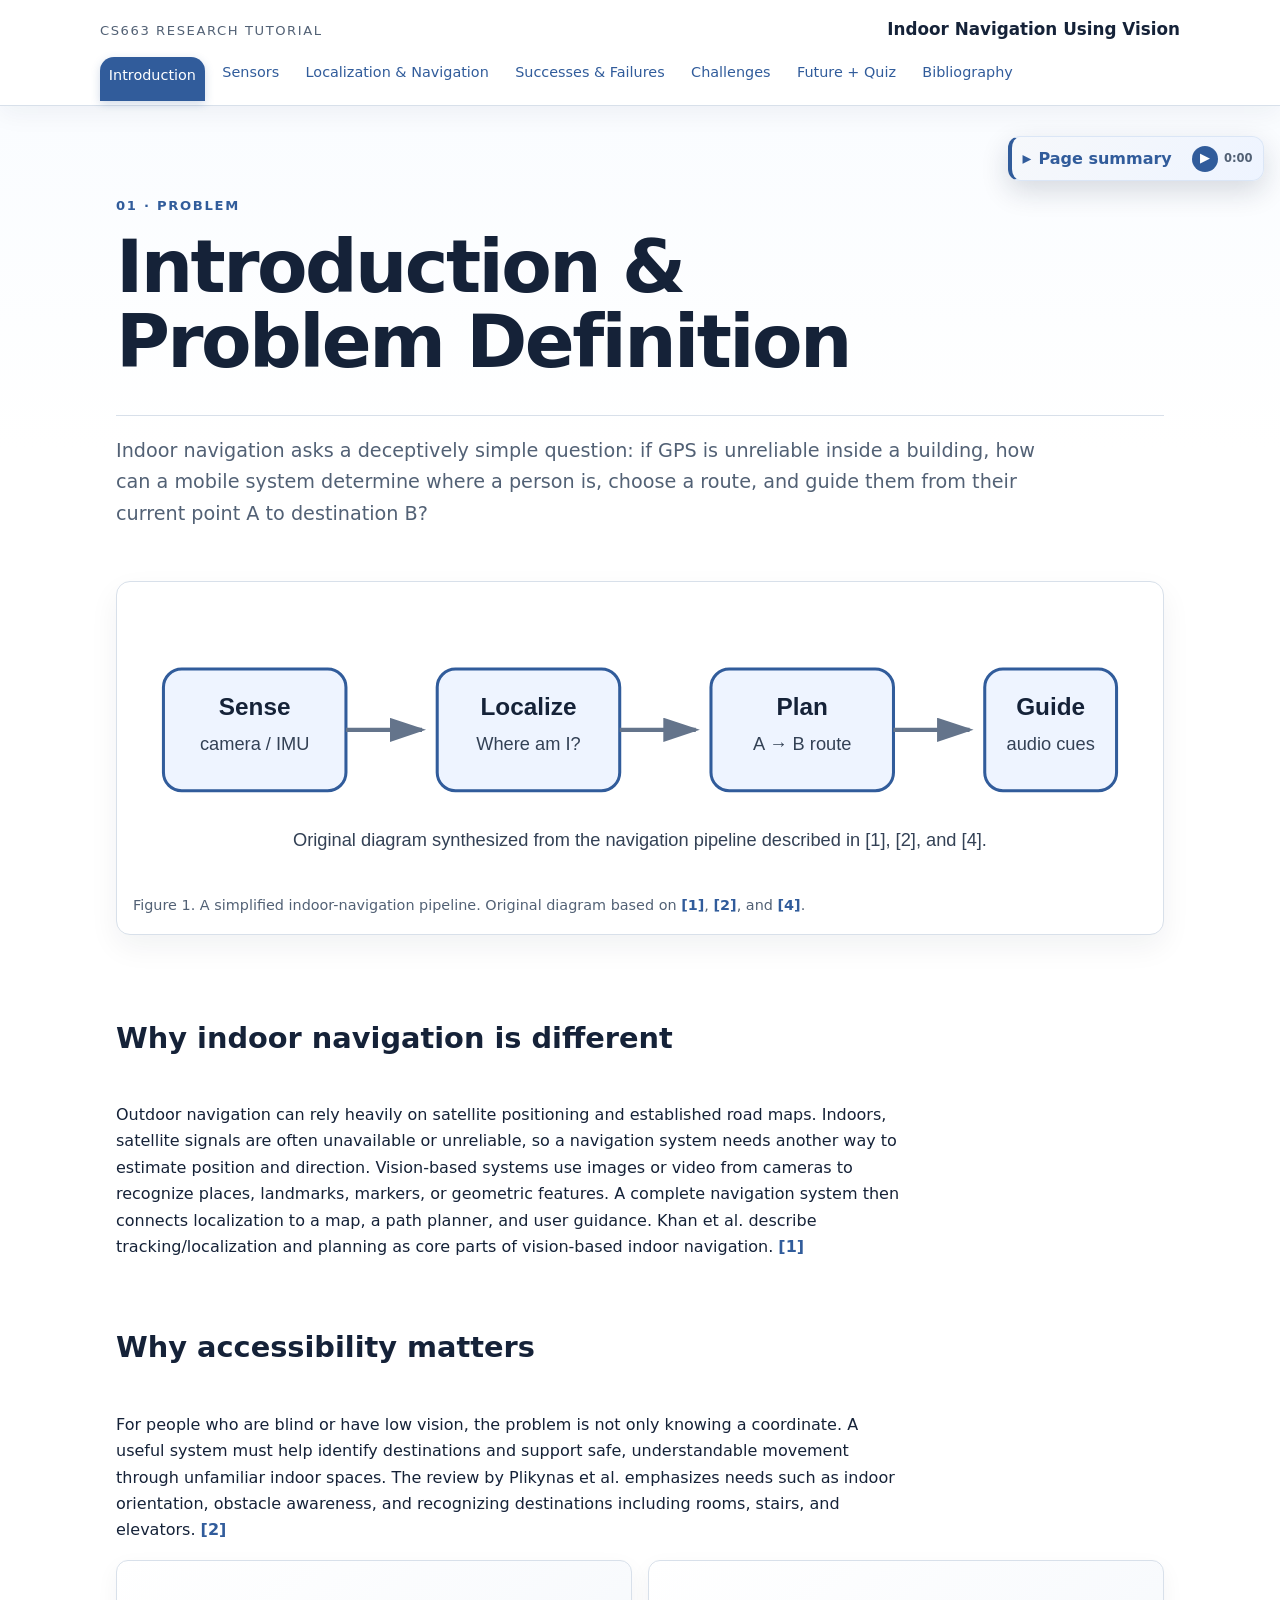
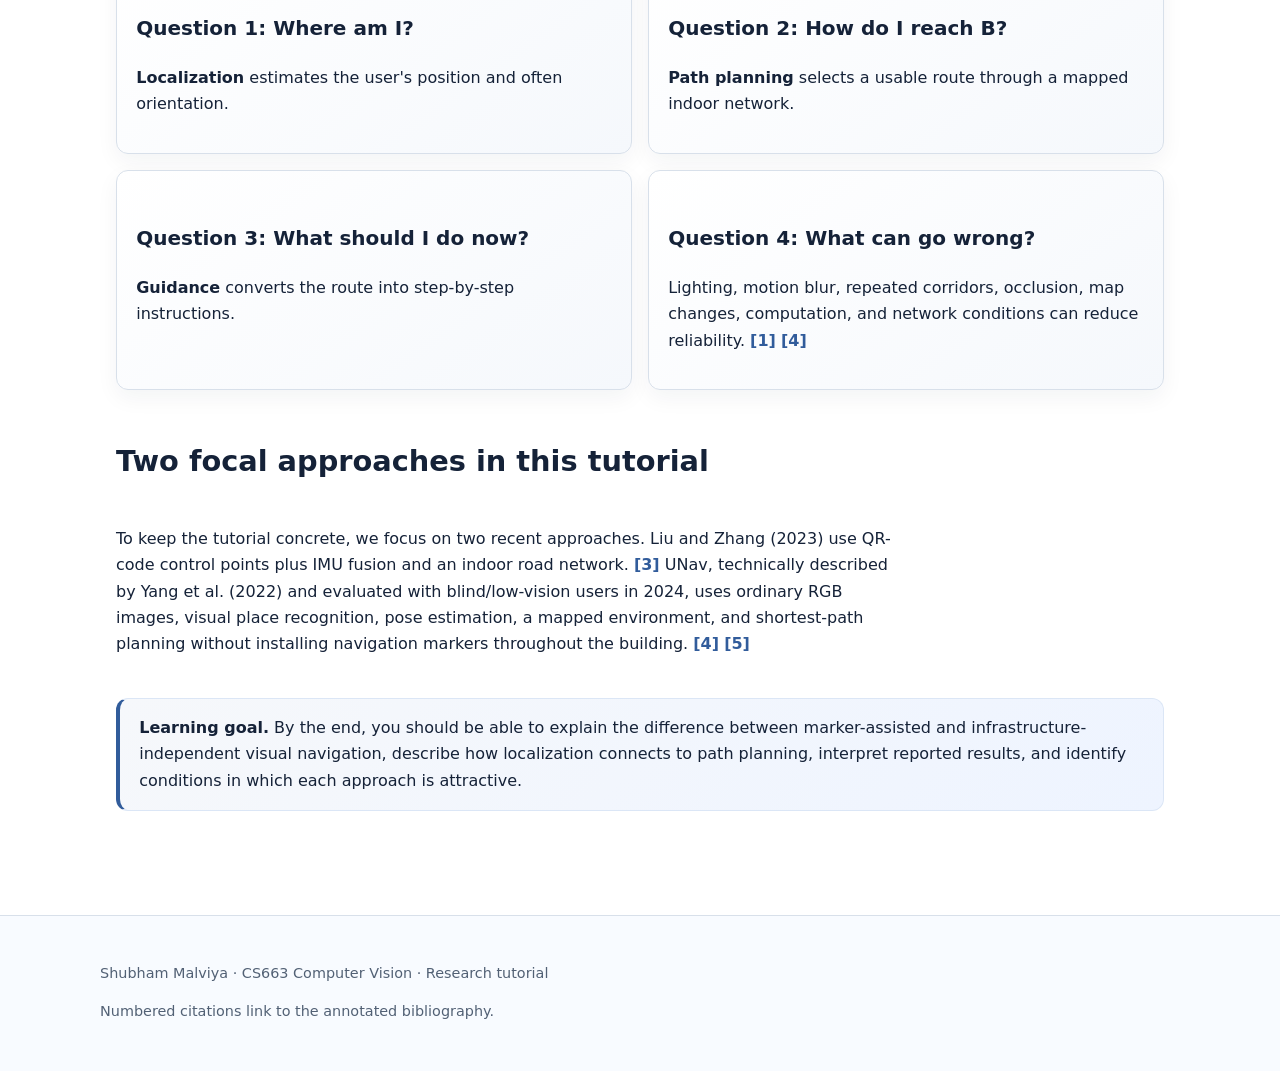
==== index.html @ c4fcd646 "Improve tutorial presentation and quiz feedback" ====
<!doctype html><html lang="en"><head><meta charset="utf-8"><meta name="viewport" content="width=device-width,initial-scale=1"><title>Introduction &amp; Problem Definition | Indoor Navigation Using Vision</title><link rel="stylesheet" href="css/style.css"><script src="js/audio.js?v=1" defer></script></head><body><header><div class="brand"><span>CS663 Research Tutorial</span><strong>Indoor Navigation Using Vision</strong></div><nav aria-label="Main navigation"><a href="index.html" aria-current="page">Introduction</a><a href="sensors.html">Sensors</a><a href="navigation.html">Localization & Navigation</a><a href="results.html">Successes & Failures</a><a href="challenges.html">Challenges</a><a href="future.html">Future + Quiz</a><a href="bibliography.html">Bibliography</a></nav></header><main><section class="hero"><p class="kicker">01 · Problem</p><h1>Introduction & Problem Definition</h1></section><details class="audio-box"><summary><span>Page summary</span><span class="audio-mini"><button class="audio-toggle" type="button" aria-label="Play narration">▶</button><span class="audio-time" aria-live="off">0:00</span></span></summary><audio controls preload="metadata"><source src="audio/intro.wav" type="audio/wav">Your browser does not support embedded audio.</audio></details>
<p class="lead">Indoor navigation asks a deceptively simple question: if GPS is unreliable inside a building, how can a mobile system determine where a person is, choose a route, and guide them from their current point A to destination B?</p>
<figure><img src="images/pipeline.svg" alt="Pipeline from sensing to localization, path planning and guidance"><figcaption>Figure 1. A simplified indoor-navigation pipeline. Original diagram based on <a class="cite" href="bibliography.html#ref1" aria-label="Reference 1">[1]</a>, <a class="cite" href="bibliography.html#ref2" aria-label="Reference 2">[2]</a>, and <a class="cite" href="bibliography.html#ref4" aria-label="Reference 4">[4]</a>.</figcaption></figure>
<h2>Why indoor navigation is different</h2><p>Outdoor navigation can rely heavily on satellite positioning and established road maps. Indoors, satellite signals are often unavailable or unreliable, so a navigation system needs another way to estimate position and direction. Vision-based systems use images or video from cameras to recognize places, landmarks, markers, or geometric features. A complete navigation system then connects localization to a map, a path planner, and user guidance. Khan et al. describe tracking/localization and planning as core parts of vision-based indoor navigation. <a class="cite" href="bibliography.html#ref1" aria-label="Reference 1">[1]</a></p>
<h2>Why accessibility matters</h2><p>For people who are blind or have low vision, the problem is not only knowing a coordinate. A useful system must help identify destinations and support safe, understandable movement through unfamiliar indoor spaces. The review by Plikynas et al. emphasizes needs such as indoor orientation, obstacle awareness, and recognizing destinations including rooms, stairs, and elevators. <a class="cite" href="bibliography.html#ref2" aria-label="Reference 2">[2]</a></p>
<div class="grid"><div class="card"><h3>Question 1: Where am I?</h3><p><strong>Localization</strong> estimates the user's position and often orientation.</p></div><div class="card"><h3>Question 2: How do I reach B?</h3><p><strong>Path planning</strong> selects a usable route through a mapped indoor network.</p></div><div class="card"><h3>Question 3: What should I do now?</h3><p><strong>Guidance</strong> converts the route into step-by-step instructions.</p></div><div class="card"><h3>Question 4: What can go wrong?</h3><p>Lighting, motion blur, repeated corridors, occlusion, map changes, computation, and network conditions can reduce reliability. <a class="cite" href="bibliography.html#ref1" aria-label="Reference 1">[1]</a> <a class="cite" href="bibliography.html#ref4" aria-label="Reference 4">[4]</a></p></div></div>
<h2>Two focal approaches in this tutorial</h2><p>To keep the tutorial concrete, we focus on two recent approaches. Liu and Zhang (2023) use QR-code control points plus IMU fusion and an indoor road network. <a class="cite" href="bibliography.html#ref3" aria-label="Reference 3">[3]</a> UNav, technically described by Yang et al. (2022) and evaluated with blind/low-vision users in 2024, uses ordinary RGB images, visual place recognition, pose estimation, a mapped environment, and shortest-path planning without installing navigation markers throughout the building. <a class="cite" href="bibliography.html#ref4" aria-label="Reference 4">[4]</a> <a class="cite" href="bibliography.html#ref5" aria-label="Reference 5">[5]</a></p>
<div class="callout"><strong>Learning goal.</strong> By the end, you should be able to explain the difference between marker-assisted and infrastructure-independent visual navigation, describe how localization connects to path planning, interpret reported results, and identify conditions in which each approach is attractive.</div>
</main><footer><p>Shubham Malviya · CS663 Computer Vision · Research tutorial</p><p>Numbered citations link to the annotated bibliography.</p></footer></body></html>
---- css/style.css ----
:root{--ink:#152238;--muted:#526175;--line:#d8e0ea;--panel:#f6f8fb;--accent:#315c9b;--warm:#8b6b2e;--max:1080px}*{box-sizing:border-box}body{margin:0;font-family:Inter,system-ui,-apple-system,BlinkMacSystemFont,"Segoe UI",sans-serif;color:var(--ink);line-height:1.65;background:#fff}header{border-bottom:1px solid var(--line);padding:1rem max(1rem,calc((100% - var(--max))/2));position:sticky;top:0;background:rgba(255,255,255,.97);z-index:10}.brand{display:flex;justify-content:space-between;gap:1rem;align-items:baseline}.brand span{font-size:.82rem;text-transform:uppercase;letter-spacing:.12em;color:var(--muted)}nav{display:flex;gap:.75rem;flex-wrap:wrap;margin-top:.8rem}nav a{color:var(--accent);text-decoration:none;font-size:.9rem}nav a:hover,nav a:focus{text-decoration:underline}main{max-width:var(--max);margin:auto;padding:2.5rem 1rem 5rem}.hero{padding:2.2rem 0 1.2rem;border-bottom:1px solid var(--line)}.hero h1{font-size:clamp(2.2rem,6vw,4.6rem);line-height:1.02;margin:.2rem 0 1rem;max-width:900px}.kicker{text-transform:uppercase;letter-spacing:.13em;font-size:.82rem;color:var(--accent);font-weight:700}h2{font-size:1.8rem;margin-top:3rem}h3{font-size:1.25rem;margin-top:2rem}p{max-width:78ch}.lead{font-size:1.2rem;color:var(--muted)}.cite{font-weight:700;color:var(--accent);text-decoration:none}.audio-box,.callout{margin:1.5rem 0;padding:1rem 1.2rem;background:var(--panel);border-left:4px solid var(--accent);border-radius:8px}.audio-box audio{width:min(520px,100%)}figure{margin:2rem 0;padding:1rem;border:1px solid var(--line);border-radius:14px;background:#fff}figure img{display:block;width:100%;height:auto}figcaption{font-size:.9rem;color:var(--muted);margin-top:.75rem}.grid{display:grid;grid-template-columns:repeat(2,minmax(0,1fr));gap:1rem}.card{padding:1.2rem;border:1px solid var(--line);border-radius:12px;background:var(--panel)}table{border-collapse:collapse;width:100%;margin:1.5rem 0;font-size:.95rem}th,td{border:1px solid var(--line);padding:.75rem;vertical-align:top}th{text-align:left;background:var(--panel)}pre{background:#101827;color:#f7fafc;padding:1.2rem;border-radius:10px;overflow:auto}code{font-family:"SFMono-Regular",Consolas,monospace}.quiz{margin-top:2rem}.question{border:1px solid var(--line);padding:1.2rem;border-radius:12px;margin:1rem 0}.question label{display:block;margin:.45rem 0}.feedback{font-weight:700;margin-top:.6rem}.ref{padding:1.2rem 0;border-bottom:1px solid var(--line)}.rating{display:inline-block;padding:.15rem .55rem;border-radius:999px;background:#e8eef8;font-size:.82rem;font-weight:700}footer{border-top:1px solid var(--line);padding:2rem max(1rem,calc((100% - var(--max))/2));color:var(--muted);font-size:.9rem}@media(max-width:720px){.grid{grid-template-columns:1fr}.brand{display:block}.hero h1{font-size:2.5rem}header{position:static}table{font-size:.82rem}}

.research-link{margin:1.25rem 0;padding:1rem 1.2rem;border:1px dashed var(--accent);border-radius:10px;background:#f9fbff}.research-link a{color:var(--accent);font-weight:700}.research-link a:hover{text-decoration:none}

:root{--accent-dark:#1f3d6d}html{scroll-behavior:smooth}body{background:linear-gradient(180deg,#f8fbff 0,#fff 28rem)}header{background:rgba(255,255,255,.94);backdrop-filter:blur(12px);box-shadow:0 8px 24px rgba(21,34,56,.05)}.brand strong{font-size:1.05rem}nav{gap:.55rem}nav a{padding:.28rem .55rem;border-radius:999px}nav a:hover,nav a:focus{color:#fff;background:var(--accent);text-decoration:none}.hero h1{letter-spacing:-.035em}.cite:hover,.cite:focus{text-decoration:underline}.audio-box,.callout{background:linear-gradient(135deg,#f6f8fb,#eef4ff);border:1px solid #dbe6f6;border-left:4px solid var(--accent);border-radius:12px}figure{box-shadow:0 12px 30px rgba(21,34,56,.06)}.card{background:linear-gradient(145deg,#fff,#f5f8fc);box-shadow:0 8px 22px rgba(21,34,56,.05)}table{display:block;overflow-x:auto}th,td{min-width:9rem}footer{background:#f8fbff}

main{display:flex;flex-direction:column}
main>.audio-box{order:99}
nav a[aria-current="page"]{color:#fff;background:var(--accent);border-radius:14px 14px 0 0;padding-top:.45rem;padding-bottom:.75rem;margin-bottom:-.75rem;box-shadow:0 3px 10px rgba(49,92,155,.22)}

main>.audio-box{position:fixed;top:8.5rem;right:1rem;width:min(20vw,280px);min-width:180px;margin:0;padding:.45rem .65rem;z-index:20;box-shadow:0 10px 28px rgba(21,34,56,.16)}
main>.audio-box summary{cursor:pointer;font-weight:700;color:var(--accent);list-style:none;display:flex;align-items:center;gap:.45rem}
main>.audio-box summary::-webkit-details-marker{display:none}
main>.audio-box summary::before{content:"▸";font-size:1.1rem}
main>.audio-box[open] summary::before{content:"▾"}
main>.audio-box p{font-size:.78rem;line-height:1.35;margin:.55rem 0}
main>.audio-box audio{width:100%;height:34px}
main>.audio-box .audio-mini{display:inline-flex;align-items:center;gap:.35rem;margin-left:auto}
main>.audio-box .audio-toggle{border:0;border-radius:50%;width:1.65rem;height:1.65rem;background:var(--accent);color:#fff;cursor:pointer;font-size:.8rem;line-height:1}
main>.audio-box .audio-time{font-size:.72rem;color:var(--muted);font-variant-numeric:tabular-nums}
@media(max-width:720px){main>.audio-box{right:.65rem;width:min(48vw,240px);min-width:0;top:7.5rem}}
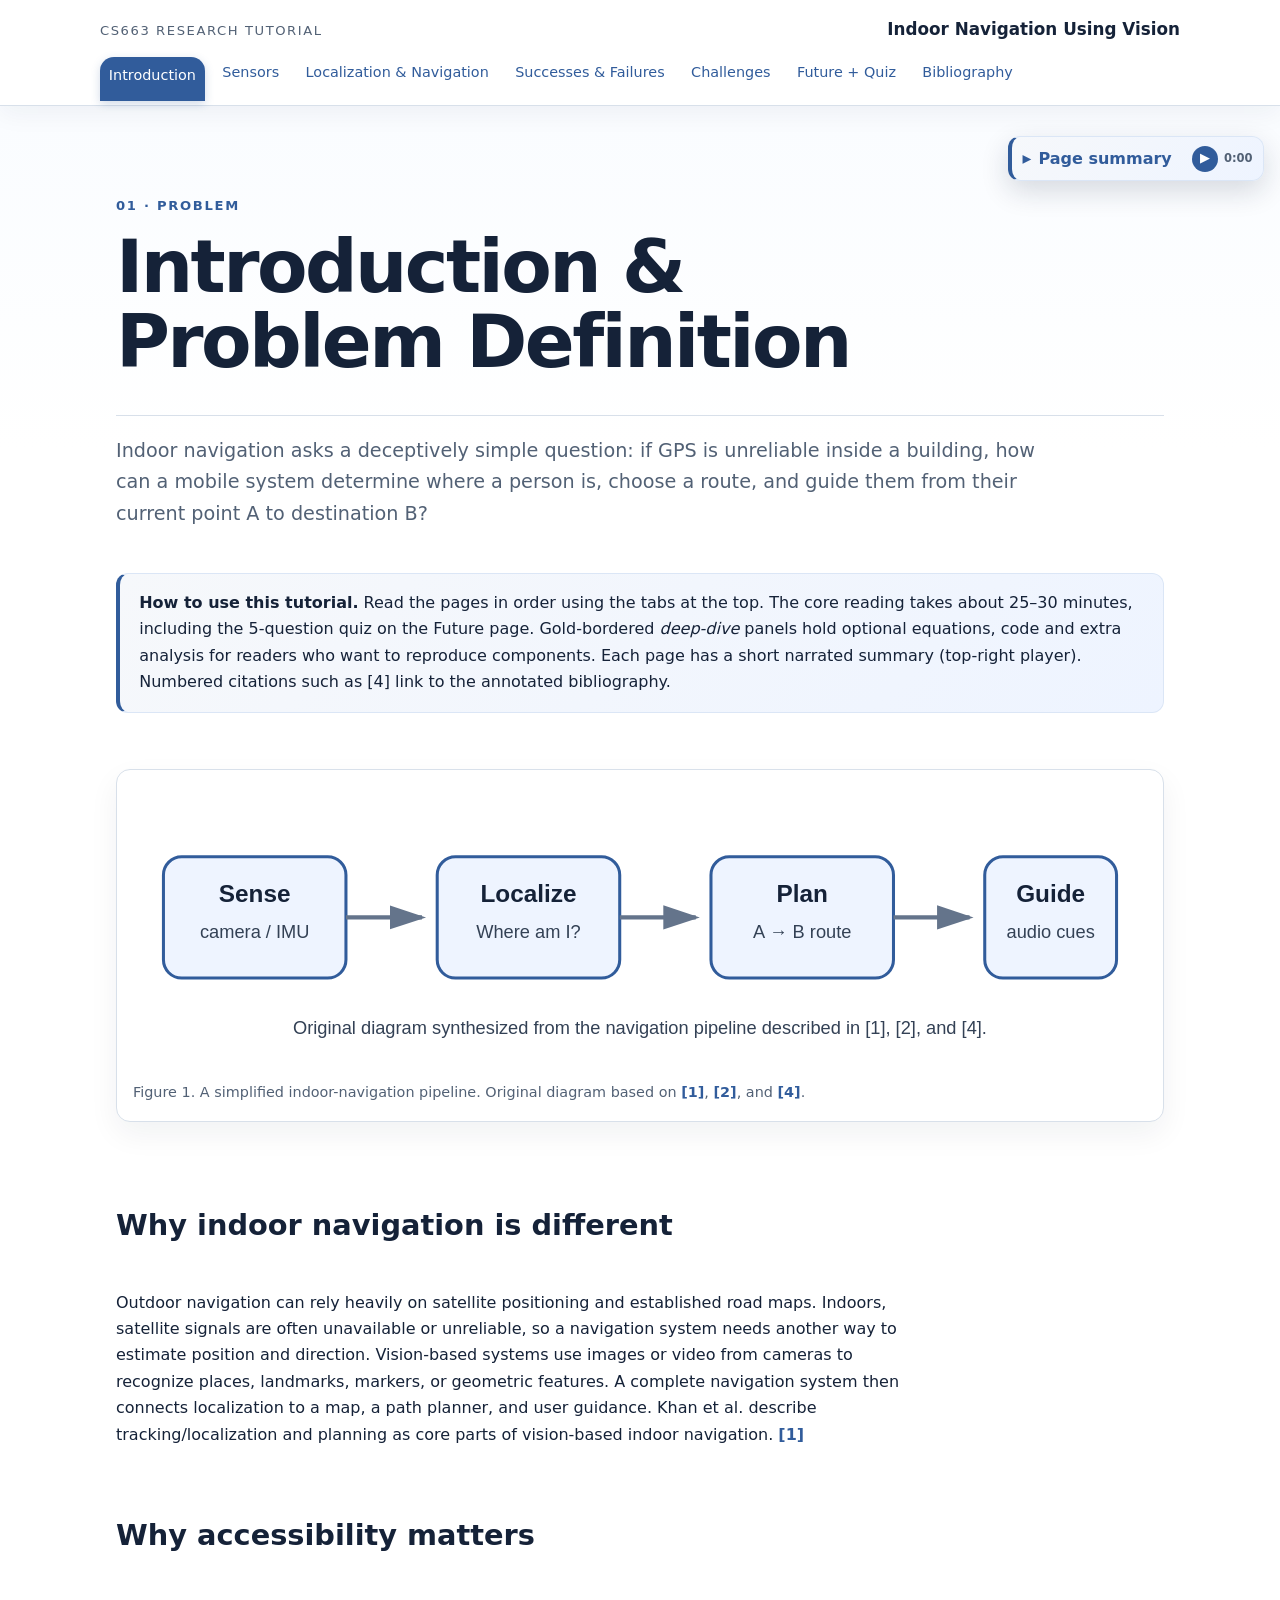
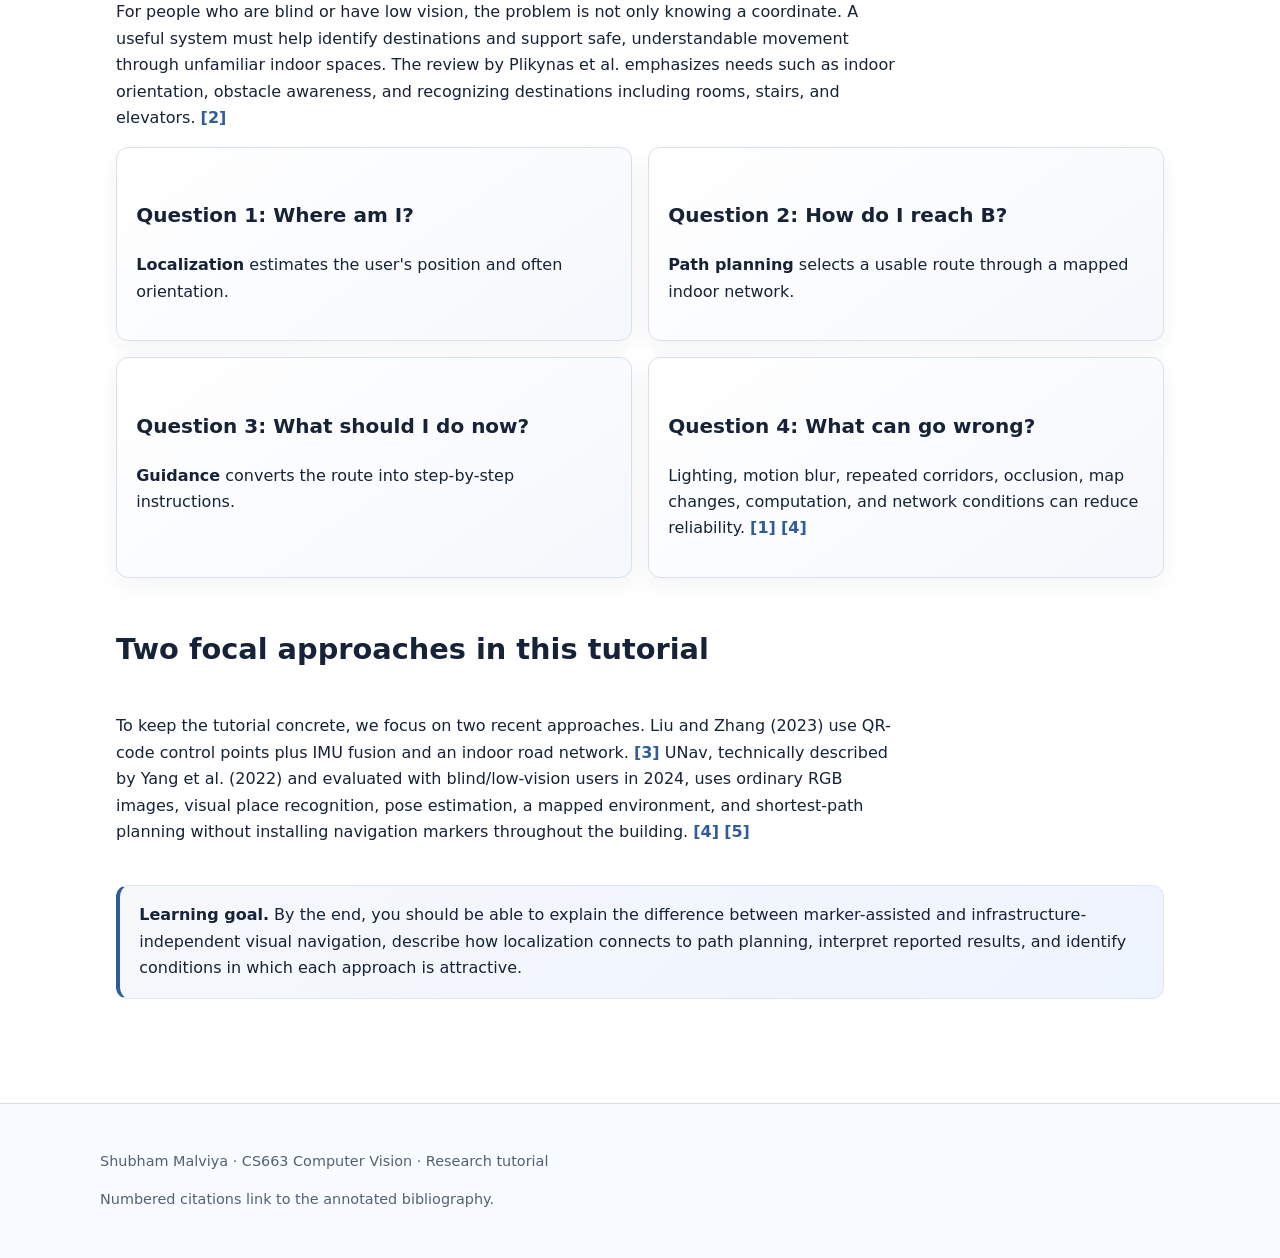
==== commit 7f2052bc: "V3 research pass: verified facts, CC BY research figures, deeper technical detail, SVG fix Co-Author" ====
--- a/index.html
+++ b/index.html
@@ -1,5 +1,6 @@
 <!doctype html><html lang="en"><head><meta charset="utf-8"><meta name="viewport" content="width=device-width,initial-scale=1"><title>Introduction &amp; Problem Definition | Indoor Navigation Using Vision</title><link rel="stylesheet" href="css/style.css"><script src="js/audio.js?v=1" defer></script></head><body><header><div class="brand"><span>CS663 Research Tutorial</span><strong>Indoor Navigation Using Vision</strong></div><nav aria-label="Main navigation"><a href="index.html" aria-current="page">Introduction</a><a href="sensors.html">Sensors</a><a href="navigation.html">Localization & Navigation</a><a href="results.html">Successes & Failures</a><a href="challenges.html">Challenges</a><a href="future.html">Future + Quiz</a><a href="bibliography.html">Bibliography</a></nav></header><main><section class="hero"><p class="kicker">01 · Problem</p><h1>Introduction & Problem Definition</h1></section><details class="audio-box"><summary><span>Page summary</span><span class="audio-mini"><button class="audio-toggle" type="button" aria-label="Play narration">▶</button><span class="audio-time" aria-live="off">0:00</span></span></summary><audio controls preload="metadata"><source src="audio/intro.wav" type="audio/wav">Your browser does not support embedded audio.</audio></details>
 <p class="lead">Indoor navigation asks a deceptively simple question: if GPS is unreliable inside a building, how can a mobile system determine where a person is, choose a route, and guide them from their current point A to destination B?</p>
+<div class="callout"><strong>How to use this tutorial.</strong> Read the pages in order using the tabs at the top. The core reading takes about 25–30 minutes, including the 5-question quiz on the Future page. Gold-bordered <em>deep-dive</em> panels hold optional equations, code and extra analysis for readers who want to reproduce components. Each page has a short narrated summary (top-right player). Numbered citations such as [4] link to the annotated bibliography.</div>
 <figure><img src="images/pipeline.svg" alt="Pipeline from sensing to localization, path planning and guidance"><figcaption>Figure 1. A simplified indoor-navigation pipeline. Original diagram based on <a class="cite" href="bibliography.html#ref1" aria-label="Reference 1">[1]</a>, <a class="cite" href="bibliography.html#ref2" aria-label="Reference 2">[2]</a>, and <a class="cite" href="bibliography.html#ref4" aria-label="Reference 4">[4]</a>.</figcaption></figure>
 <h2>Why indoor navigation is different</h2><p>Outdoor navigation can rely heavily on satellite positioning and established road maps. Indoors, satellite signals are often unavailable or unreliable, so a navigation system needs another way to estimate position and direction. Vision-based systems use images or video from cameras to recognize places, landmarks, markers, or geometric features. A complete navigation system then connects localization to a map, a path planner, and user guidance. Khan et al. describe tracking/localization and planning as core parts of vision-based indoor navigation. <a class="cite" href="bibliography.html#ref1" aria-label="Reference 1">[1]</a></p>
 <h2>Why accessibility matters</h2><p>For people who are blind or have low vision, the problem is not only knowing a coordinate. A useful system must help identify destinations and support safe, understandable movement through unfamiliar indoor spaces. The review by Plikynas et al. emphasizes needs such as indoor orientation, obstacle awareness, and recognizing destinations including rooms, stairs, and elevators. <a class="cite" href="bibliography.html#ref2" aria-label="Reference 2">[2]</a></p>
--- a/css/style.css
+++ b/css/style.css
@@ -20,3 +20,7 @@
 main>.audio-box .audio-toggle{border:0;border-radius:50%;width:1.65rem;height:1.65rem;background:var(--accent);color:#fff;cursor:pointer;font-size:.8rem;line-height:1}
 main>.audio-box .audio-time{font-size:.72rem;color:var(--muted);font-variant-numeric:tabular-nums}
 @media(max-width:720px){main>.audio-box{right:.65rem;width:min(48vw,240px);min-width:0;top:7.5rem}}
+
+.table-note{font-size:.88rem;color:var(--muted);margin-top:-.8rem}main ol,main ul{max-width:78ch}main li{margin:.35rem 0}h4{font-size:1.05rem;margin:1.6rem 0 .4rem;color:var(--accent-dark)}
+details.deep-dive{margin:1.4rem 0;border:1px solid var(--line);border-left:4px solid var(--warm);border-radius:10px;padding:.6rem 1rem;background:#fffdf8}details.deep-dive>summary{cursor:pointer;font-weight:700;color:var(--warm)}details.deep-dive[open]>summary{margin-bottom:.6rem}
+figure img.fig-small{max-width:560px;margin:0 auto}figure img.fig-medium{max-width:520px;margin:0 auto}
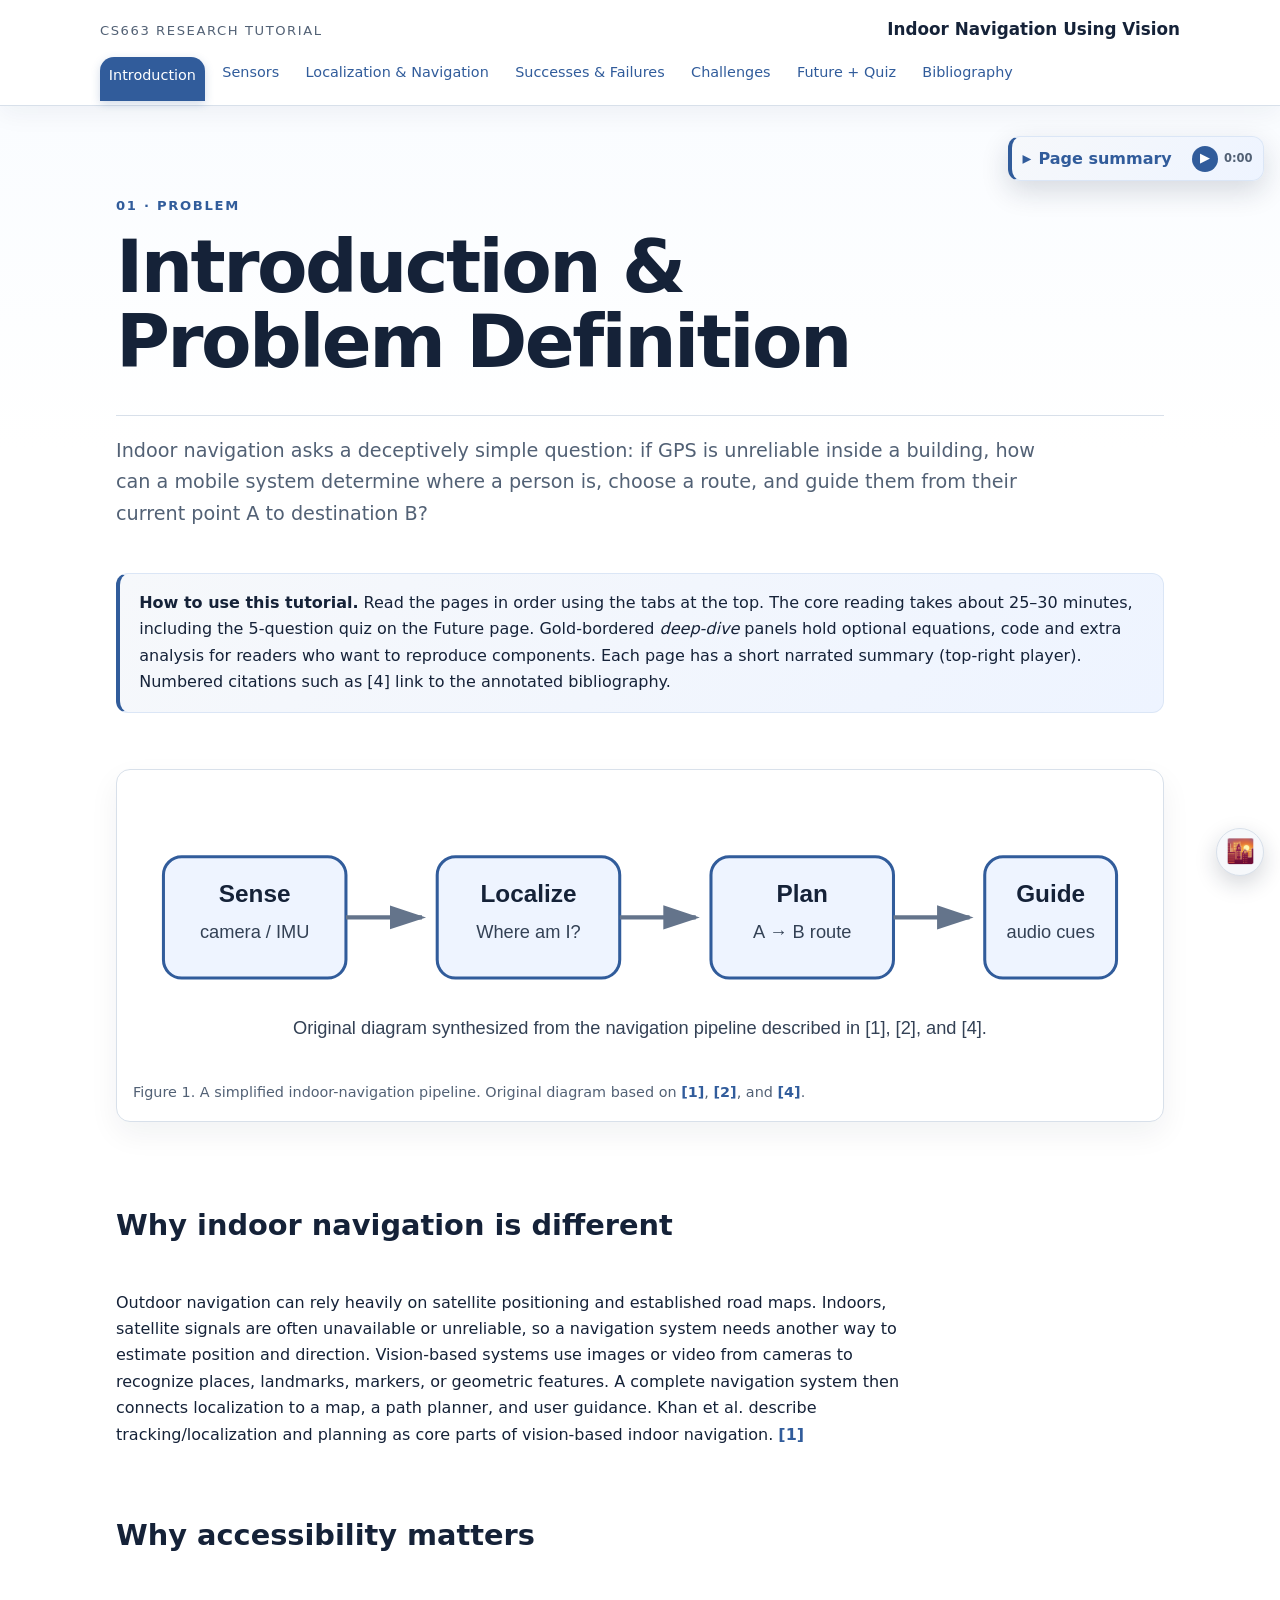
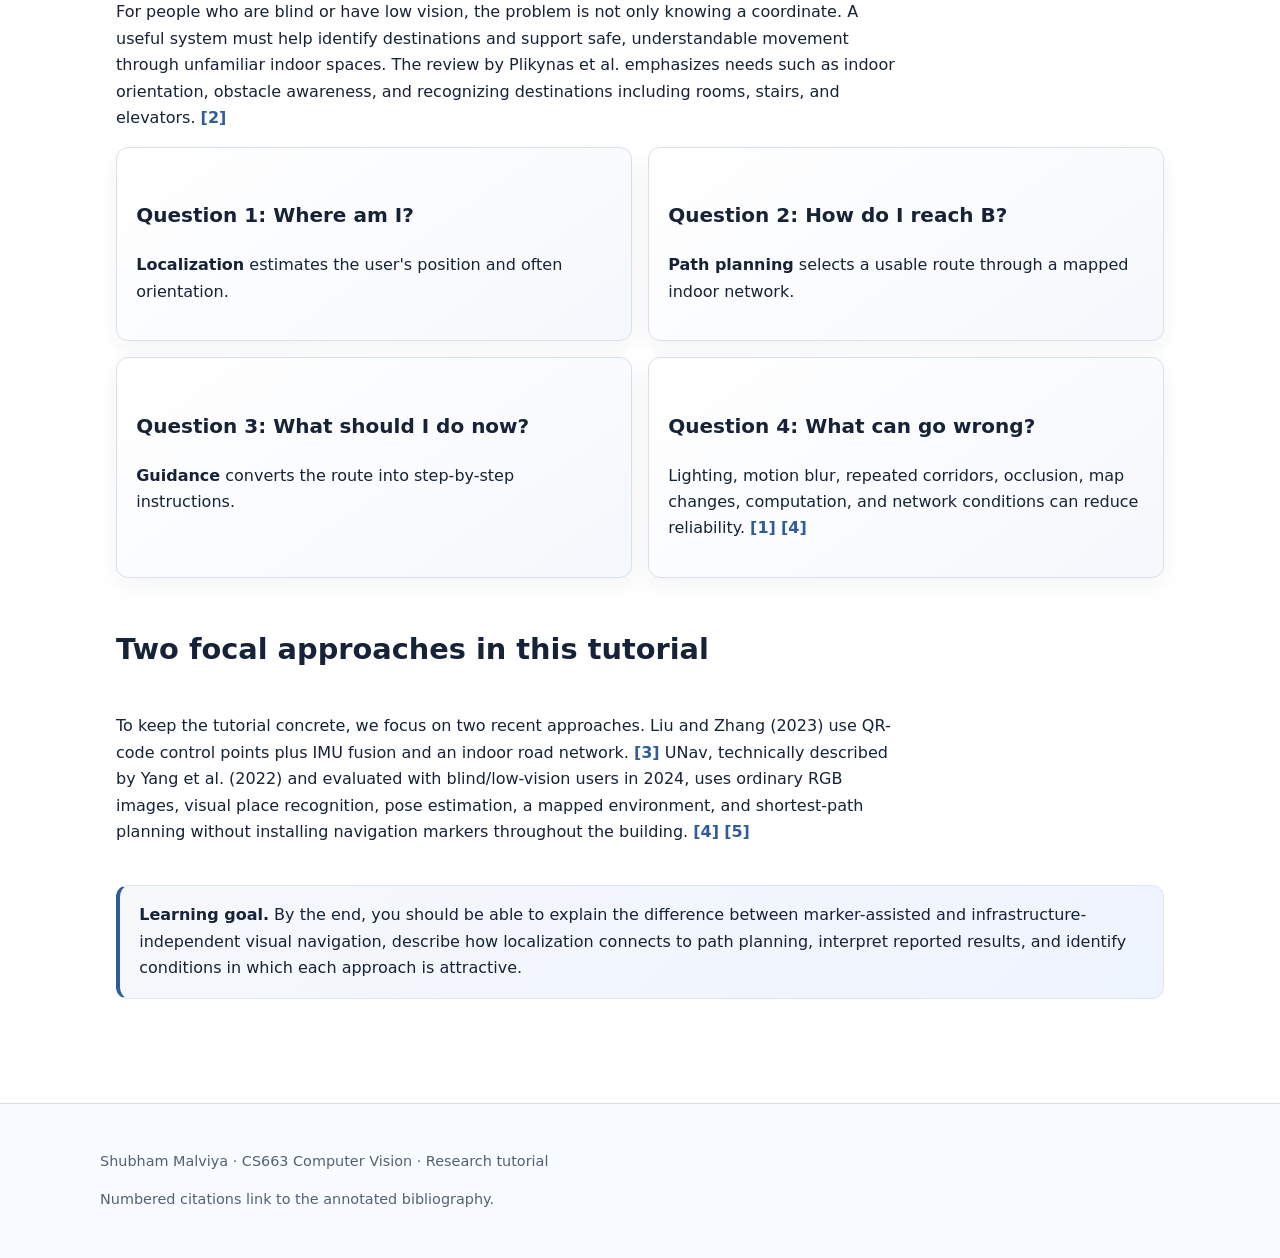
==== commit 975e8b99: "Natural-voice page summaries (MP3) and sunrise/sunset reading-theme toggle Co-Authored-By: Claude Op" ====
--- a/index.html
+++ b/index.html
@@ -1,4 +1,4 @@
-<!doctype html><html lang="en"><head><meta charset="utf-8"><meta name="viewport" content="width=device-width,initial-scale=1"><title>Introduction &amp; Problem Definition | Indoor Navigation Using Vision</title><link rel="stylesheet" href="css/style.css"><script src="js/audio.js?v=1" defer></script></head><body><header><div class="brand"><span>CS663 Research Tutorial</span><strong>Indoor Navigation Using Vision</strong></div><nav aria-label="Main navigation"><a href="index.html" aria-current="page">Introduction</a><a href="sensors.html">Sensors</a><a href="navigation.html">Localization & Navigation</a><a href="results.html">Successes & Failures</a><a href="challenges.html">Challenges</a><a href="future.html">Future + Quiz</a><a href="bibliography.html">Bibliography</a></nav></header><main><section class="hero"><p class="kicker">01 · Problem</p><h1>Introduction & Problem Definition</h1></section><details class="audio-box"><summary><span>Page summary</span><span class="audio-mini"><button class="audio-toggle" type="button" aria-label="Play narration">▶</button><span class="audio-time" aria-live="off">0:00</span></span></summary><audio controls preload="metadata"><source src="audio/intro.wav" type="audio/wav">Your browser does not support embedded audio.</audio></details>
+<!doctype html><html lang="en"><head><meta charset="utf-8"><meta name="viewport" content="width=device-width,initial-scale=1"><title>Introduction &amp; Problem Definition | Indoor Navigation Using Vision</title><link rel="stylesheet" href="css/style.css"><script src="js/theme.js"></script><script src="js/audio.js?v=1" defer></script></head><body><header><div class="brand"><span>CS663 Research Tutorial</span><strong>Indoor Navigation Using Vision</strong></div><nav aria-label="Main navigation"><a href="index.html" aria-current="page">Introduction</a><a href="sensors.html">Sensors</a><a href="navigation.html">Localization & Navigation</a><a href="results.html">Successes & Failures</a><a href="challenges.html">Challenges</a><a href="future.html">Future + Quiz</a><a href="bibliography.html">Bibliography</a></nav></header><main><section class="hero"><p class="kicker">01 · Problem</p><h1>Introduction & Problem Definition</h1></section><details class="audio-box"><summary><span>Page summary</span><span class="audio-mini"><button class="audio-toggle" type="button" aria-label="Play narration">▶</button><span class="audio-time" aria-live="off">0:00</span></span></summary><audio controls preload="metadata"><source src="audio/intro.mp3" type="audio/mpeg">Your browser does not support embedded audio.</audio></details>
 <p class="lead">Indoor navigation asks a deceptively simple question: if GPS is unreliable inside a building, how can a mobile system determine where a person is, choose a route, and guide them from their current point A to destination B?</p>
 <div class="callout"><strong>How to use this tutorial.</strong> Read the pages in order using the tabs at the top. The core reading takes about 25–30 minutes, including the 5-question quiz on the Future page. Gold-bordered <em>deep-dive</em> panels hold optional equations, code and extra analysis for readers who want to reproduce components. Each page has a short narrated summary (top-right player). Numbered citations such as [4] link to the annotated bibliography.</div>
 <figure><img src="images/pipeline.svg" alt="Pipeline from sensing to localization, path planning and guidance"><figcaption>Figure 1. A simplified indoor-navigation pipeline. Original diagram based on <a class="cite" href="bibliography.html#ref1" aria-label="Reference 1">[1]</a>, <a class="cite" href="bibliography.html#ref2" aria-label="Reference 2">[2]</a>, and <a class="cite" href="bibliography.html#ref4" aria-label="Reference 4">[4]</a>.</figcaption></figure>
--- a/css/style.css
+++ b/css/style.css
@@ -24,3 +24,31 @@
 .table-note{font-size:.88rem;color:var(--muted);margin-top:-.8rem}main ol,main ul{max-width:78ch}main li{margin:.35rem 0}h4{font-size:1.05rem;margin:1.6rem 0 .4rem;color:var(--accent-dark)}
 details.deep-dive{margin:1.4rem 0;border:1px solid var(--line);border-left:4px solid var(--warm);border-radius:10px;padding:.6rem 1rem;background:#fffdf8}details.deep-dive>summary{cursor:pointer;font-weight:700;color:var(--warm)}details.deep-dive[open]>summary{margin-bottom:.6rem}
 figure img.fig-small{max-width:560px;margin:0 auto}figure img.fig-medium{max-width:520px;margin:0 auto}
+
+/* ---------- Sunrise / sunset reading theme ---------- */
+.theme-toggle{position:fixed;right:1rem;bottom:1.5rem;z-index:30;width:3rem;height:3rem;border-radius:50%;border:1px solid var(--line);background:var(--panel);font-size:1.45rem;line-height:1;cursor:pointer;box-shadow:0 8px 22px rgba(21,34,56,.18);transition:transform .2s}
+.theme-toggle:hover{transform:scale(1.08)}
+.theme-toggle:focus-visible{outline:3px solid var(--accent);outline-offset:3px}
+html{color-scheme:light}
+html[data-theme="dark"]{color-scheme:dark;--ink:#e3e8ef;--muted:#a7b2c2;--line:#2c3a4f;--panel:#172131;--accent:#8db3ea;--accent-dark:#b4cdf2;--warm:#d6b06a}
+html[data-theme="dark"] body{background:linear-gradient(180deg,#121a26 0,#0f1620 28rem);background-color:#0f1620}
+html[data-theme="dark"] header{background:rgba(15,22,32,.94);box-shadow:0 8px 24px rgba(0,0,0,.35)}
+html[data-theme="dark"] nav a:hover,html[data-theme="dark"] nav a:focus,html[data-theme="dark"] nav a[aria-current="page"]{color:#0f1620;background:var(--accent)}
+html[data-theme="dark"] .audio-box,html[data-theme="dark"] .callout{background:linear-gradient(135deg,#172131,#1a2638);border-color:#2c3a4f;border-left-color:var(--accent)}
+html[data-theme="dark"] figure{background:#172131;border-color:#2c3a4f;box-shadow:none}
+html[data-theme="dark"] figure img{background:#f4f6f9;border-radius:6px}
+html[data-theme="dark"] .card{background:#172131}
+html[data-theme="dark"] th{background:#1c283a}
+html[data-theme="dark"] pre{background:#0a0f17;border:1px solid #2c3a4f}
+html[data-theme="dark"] .research-link{background:#152030}
+html[data-theme="dark"] details.deep-dive{background:#1a1d1f;border-color:#3a3528;border-left-color:var(--warm)}
+html[data-theme="dark"] footer{background:#121a26}
+html[data-theme="dark"] .rating{background:#24324a;color:var(--ink)}
+html[data-theme="dark"] .quiz button{background:#172131}
+html[data-theme="dark"] .quiz button[type="submit"]{background:var(--accent);color:#0f1620}
+html[data-theme="dark"] .quiz .question label.answer-correct{background:#173826;color:#bfe8cf;border-color:#4fae7a}
+html[data-theme="dark"] .quiz .question label.answer-incorrect{background:#3d1d1f;color:#f3c4c4;border-color:#d06a6a}
+html[data-theme="dark"] .quiz .feedback-correct{color:#8fd6ac}
+html[data-theme="dark"] .quiz .feedback-incorrect{color:#f0a3a3}
+html[data-theme="dark"] main>.audio-box .audio-toggle{color:#0f1620;background:var(--accent)}
+@media(max-width:720px){.theme-toggle{right:.75rem;bottom:1rem;width:2.7rem;height:2.7rem;font-size:1.25rem}}
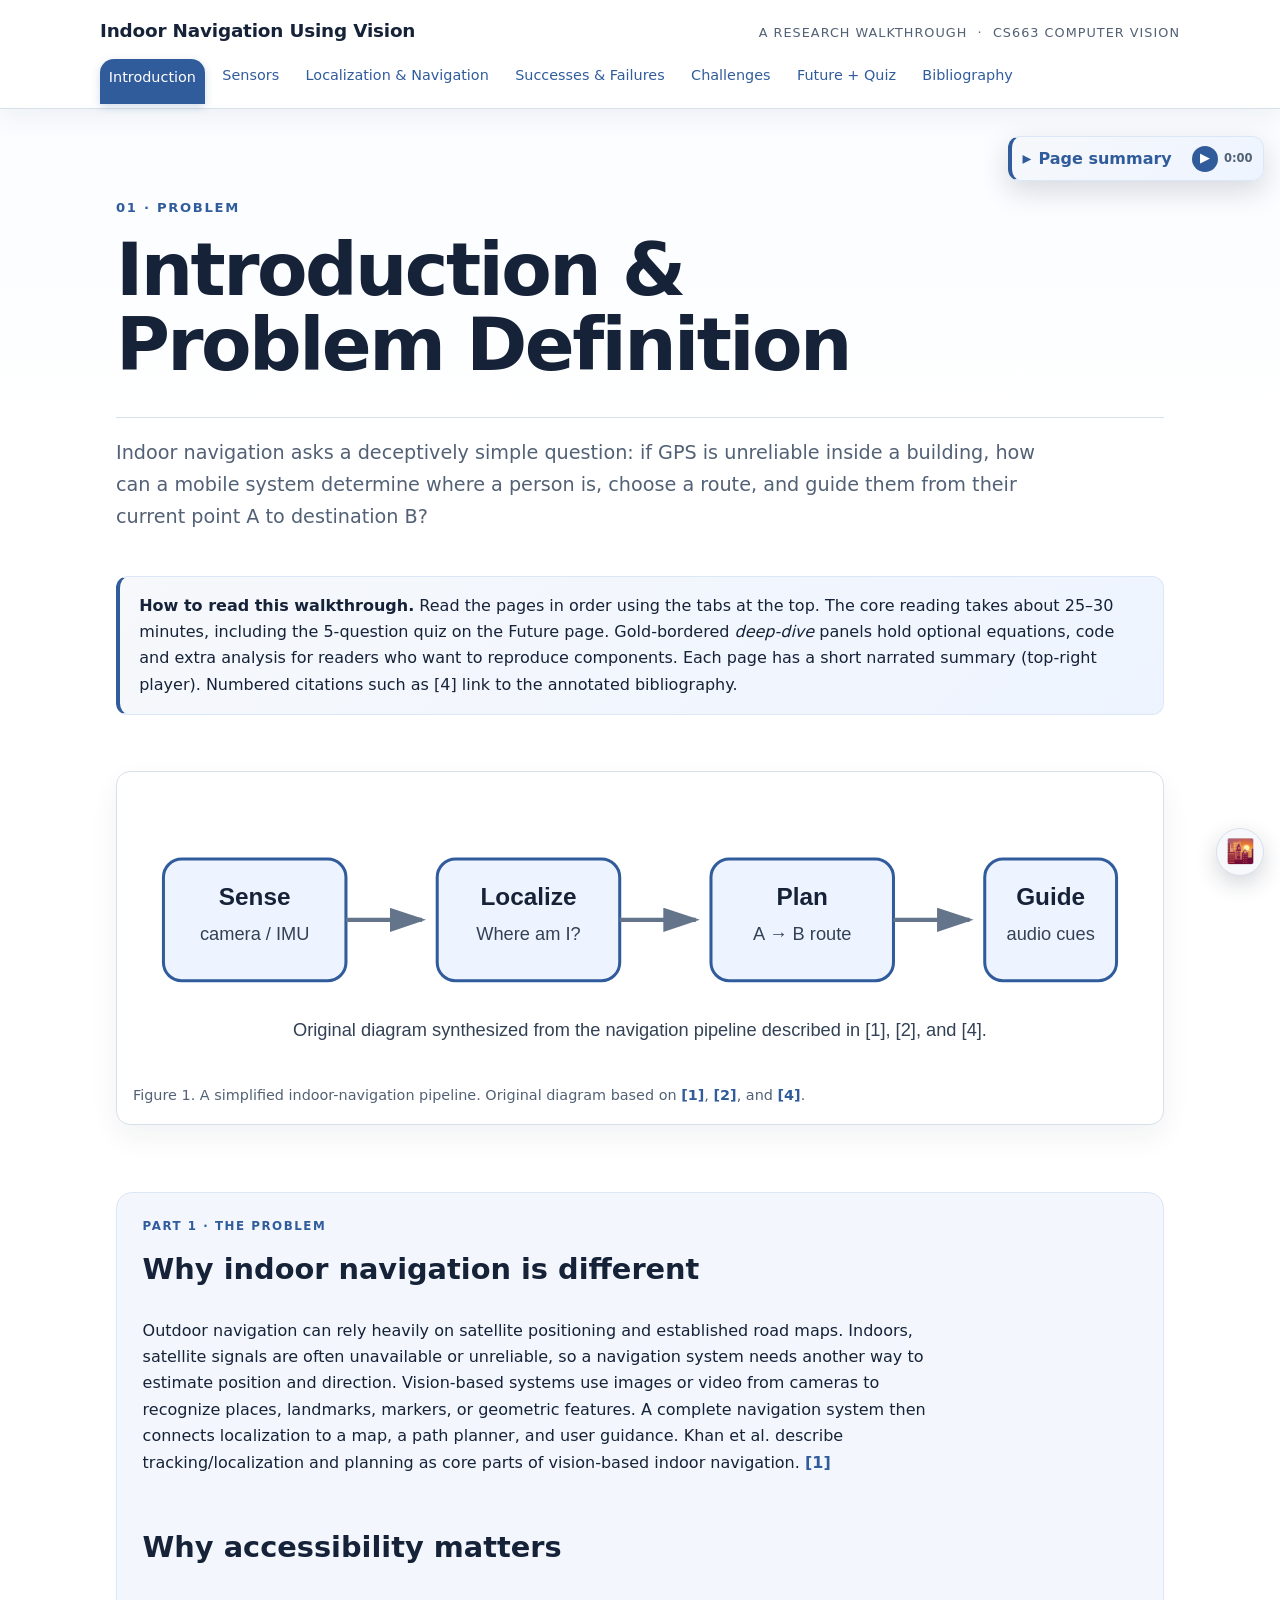
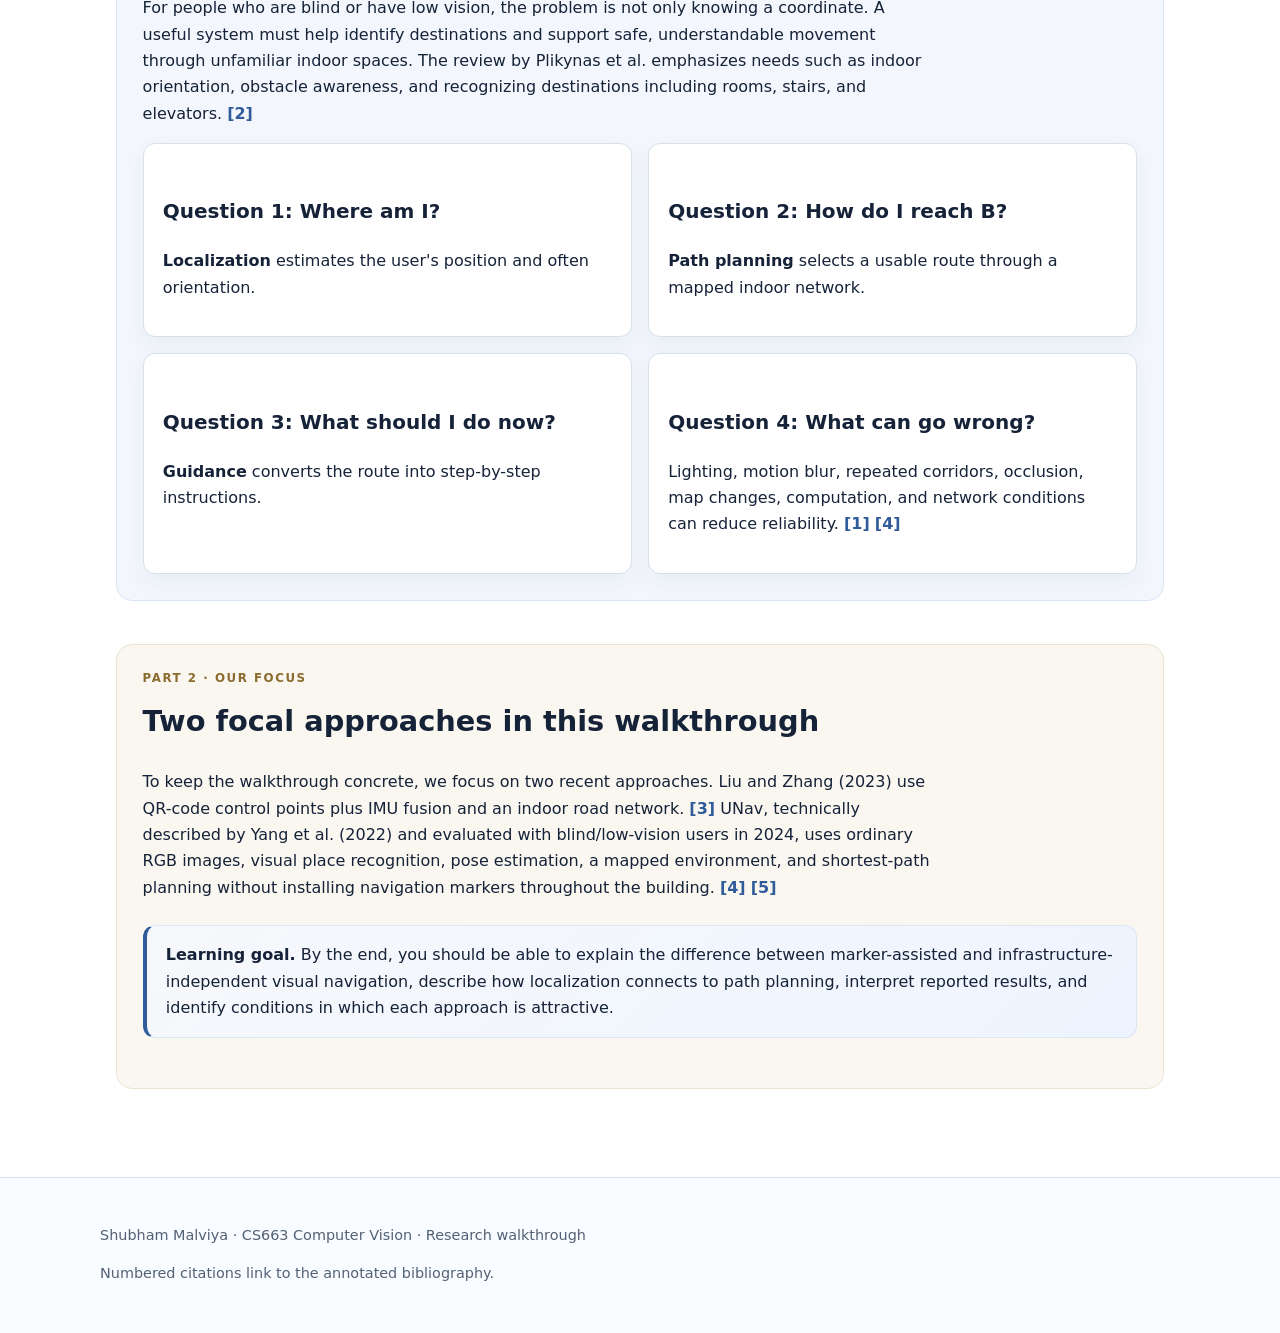
==== commit 15ba091d: "Rename to research walkthrough, new header brand, grouped content panels, mobile audio placement Co-" ====
--- a/index.html
+++ b/index.html
@@ -1,10 +1,14 @@
-<!doctype html><html lang="en"><head><meta charset="utf-8"><meta name="viewport" content="width=device-width,initial-scale=1"><title>Introduction &amp; Problem Definition | Indoor Navigation Using Vision</title><link rel="stylesheet" href="css/style.css"><script src="js/theme.js"></script><script src="js/audio.js?v=1" defer></script></head><body><header><div class="brand"><span>CS663 Research Tutorial</span><strong>Indoor Navigation Using Vision</strong></div><nav aria-label="Main navigation"><a href="index.html" aria-current="page">Introduction</a><a href="sensors.html">Sensors</a><a href="navigation.html">Localization & Navigation</a><a href="results.html">Successes & Failures</a><a href="challenges.html">Challenges</a><a href="future.html">Future + Quiz</a><a href="bibliography.html">Bibliography</a></nav></header><main><section class="hero"><p class="kicker">01 · Problem</p><h1>Introduction & Problem Definition</h1></section><details class="audio-box"><summary><span>Page summary</span><span class="audio-mini"><button class="audio-toggle" type="button" aria-label="Play narration">▶</button><span class="audio-time" aria-live="off">0:00</span></span></summary><audio controls preload="metadata"><source src="audio/intro.mp3" type="audio/mpeg">Your browser does not support embedded audio.</audio></details>
+<!doctype html><html lang="en"><head><meta charset="utf-8"><meta name="viewport" content="width=device-width,initial-scale=1"><title>Introduction &amp; Problem Definition | Indoor Navigation Using Vision · Research Walkthrough</title><link rel="stylesheet" href="css/style.css"><script src="js/theme.js"></script><script src="js/audio.js?v=1" defer></script></head><body><header><div class="brand"><a class="brand-title" href="index.html">Indoor Navigation Using Vision</a><span class="brand-sub">A research walkthrough &nbsp;·&nbsp; CS663 Computer Vision</span></div><nav aria-label="Main navigation"><a href="index.html" aria-current="page">Introduction</a><a href="sensors.html">Sensors</a><a href="navigation.html">Localization & Navigation</a><a href="results.html">Successes & Failures</a><a href="challenges.html">Challenges</a><a href="future.html">Future + Quiz</a><a href="bibliography.html">Bibliography</a></nav></header><main><section class="hero"><p class="kicker">01 · Problem</p><h1>Introduction & Problem Definition</h1></section><details class="audio-box"><summary><span>Page summary</span><span class="audio-mini"><button class="audio-toggle" type="button" aria-label="Play narration">▶</button><span class="audio-time" aria-live="off">0:00</span></span></summary><audio controls preload="metadata"><source src="audio/intro.mp3" type="audio/mpeg">Your browser does not support embedded audio.</audio></details>
 <p class="lead">Indoor navigation asks a deceptively simple question: if GPS is unreliable inside a building, how can a mobile system determine where a person is, choose a route, and guide them from their current point A to destination B?</p>
-<div class="callout"><strong>How to use this tutorial.</strong> Read the pages in order using the tabs at the top. The core reading takes about 25–30 minutes, including the 5-question quiz on the Future page. Gold-bordered <em>deep-dive</em> panels hold optional equations, code and extra analysis for readers who want to reproduce components. Each page has a short narrated summary (top-right player). Numbered citations such as [4] link to the annotated bibliography.</div>
+<div class="callout"><strong>How to read this walkthrough.</strong> Read the pages in order using the tabs at the top. The core reading takes about 25–30 minutes, including the 5-question quiz on the Future page. Gold-bordered <em>deep-dive</em> panels hold optional equations, code and extra analysis for readers who want to reproduce components. Each page has a short narrated summary (top-right player). Numbered citations such as [4] link to the annotated bibliography.</div>
 <figure><img src="images/pipeline.svg" alt="Pipeline from sensing to localization, path planning and guidance"><figcaption>Figure 1. A simplified indoor-navigation pipeline. Original diagram based on <a class="cite" href="bibliography.html#ref1" aria-label="Reference 1">[1]</a>, <a class="cite" href="bibliography.html#ref2" aria-label="Reference 2">[2]</a>, and <a class="cite" href="bibliography.html#ref4" aria-label="Reference 4">[4]</a>.</figcaption></figure>
+<section class="group group-tint"><p class="group-label">Part 1 · The problem</p>
 <h2>Why indoor navigation is different</h2><p>Outdoor navigation can rely heavily on satellite positioning and established road maps. Indoors, satellite signals are often unavailable or unreliable, so a navigation system needs another way to estimate position and direction. Vision-based systems use images or video from cameras to recognize places, landmarks, markers, or geometric features. A complete navigation system then connects localization to a map, a path planner, and user guidance. Khan et al. describe tracking/localization and planning as core parts of vision-based indoor navigation. <a class="cite" href="bibliography.html#ref1" aria-label="Reference 1">[1]</a></p>
 <h2>Why accessibility matters</h2><p>For people who are blind or have low vision, the problem is not only knowing a coordinate. A useful system must help identify destinations and support safe, understandable movement through unfamiliar indoor spaces. The review by Plikynas et al. emphasizes needs such as indoor orientation, obstacle awareness, and recognizing destinations including rooms, stairs, and elevators. <a class="cite" href="bibliography.html#ref2" aria-label="Reference 2">[2]</a></p>
 <div class="grid"><div class="card"><h3>Question 1: Where am I?</h3><p><strong>Localization</strong> estimates the user's position and often orientation.</p></div><div class="card"><h3>Question 2: How do I reach B?</h3><p><strong>Path planning</strong> selects a usable route through a mapped indoor network.</p></div><div class="card"><h3>Question 3: What should I do now?</h3><p><strong>Guidance</strong> converts the route into step-by-step instructions.</p></div><div class="card"><h3>Question 4: What can go wrong?</h3><p>Lighting, motion blur, repeated corridors, occlusion, map changes, computation, and network conditions can reduce reliability. <a class="cite" href="bibliography.html#ref1" aria-label="Reference 1">[1]</a> <a class="cite" href="bibliography.html#ref4" aria-label="Reference 4">[4]</a></p></div></div>
-<h2>Two focal approaches in this tutorial</h2><p>To keep the tutorial concrete, we focus on two recent approaches. Liu and Zhang (2023) use QR-code control points plus IMU fusion and an indoor road network. <a class="cite" href="bibliography.html#ref3" aria-label="Reference 3">[3]</a> UNav, technically described by Yang et al. (2022) and evaluated with blind/low-vision users in 2024, uses ordinary RGB images, visual place recognition, pose estimation, a mapped environment, and shortest-path planning without installing navigation markers throughout the building. <a class="cite" href="bibliography.html#ref4" aria-label="Reference 4">[4]</a> <a class="cite" href="bibliography.html#ref5" aria-label="Reference 5">[5]</a></p>
+</section>
+<section class="group group-warm"><p class="group-label">Part 2 · Our focus</p>
+<h2>Two focal approaches in this walkthrough</h2><p>To keep the walkthrough concrete, we focus on two recent approaches. Liu and Zhang (2023) use QR-code control points plus IMU fusion and an indoor road network. <a class="cite" href="bibliography.html#ref3" aria-label="Reference 3">[3]</a> UNav, technically described by Yang et al. (2022) and evaluated with blind/low-vision users in 2024, uses ordinary RGB images, visual place recognition, pose estimation, a mapped environment, and shortest-path planning without installing navigation markers throughout the building. <a class="cite" href="bibliography.html#ref4" aria-label="Reference 4">[4]</a> <a class="cite" href="bibliography.html#ref5" aria-label="Reference 5">[5]</a></p>
 <div class="callout"><strong>Learning goal.</strong> By the end, you should be able to explain the difference between marker-assisted and infrastructure-independent visual navigation, describe how localization connects to path planning, interpret reported results, and identify conditions in which each approach is attractive.</div>
-</main><footer><p>Shubham Malviya · CS663 Computer Vision · Research tutorial</p><p>Numbered citations link to the annotated bibliography.</p></footer></body></html>+</section>
+</main><footer><p>Shubham Malviya · CS663 Computer Vision · Research walkthrough</p><p>Numbered citations link to the annotated bibliography.</p></footer></body></html>
--- a/css/style.css
+++ b/css/style.css
@@ -52,3 +52,27 @@
 html[data-theme="dark"] .quiz .feedback-incorrect{color:#f0a3a3}
 html[data-theme="dark"] main>.audio-box .audio-toggle{color:#0f1620;background:var(--accent)}
 @media(max-width:720px){.theme-toggle{right:.75rem;bottom:1rem;width:2.7rem;height:2.7rem;font-size:1.25rem}}
+
+/* ---------- Header brand ---------- */
+.brand{display:flex;justify-content:space-between;align-items:baseline;gap:1rem;flex-wrap:wrap}
+.brand .brand-title{font-weight:800;font-size:1.15rem;letter-spacing:-.01em;color:var(--ink);text-decoration:none}
+.brand .brand-title:hover{color:var(--accent)}
+.brand .brand-sub{font-size:.8rem;letter-spacing:.08em;text-transform:uppercase;color:var(--muted)}
+@media(max-width:720px){.brand{display:block}.brand .brand-sub{display:block;margin-top:.15rem}}
+
+/* ---------- Content groups (tints of the existing palette only) ---------- */
+.group{margin:2.2rem 0 .5rem;padding:.6rem 1.6rem 1.6rem;border-radius:16px;border:1px solid var(--line)}
+.group>h2:first-of-type{margin-top:.6rem}
+.group-label{margin:.9rem 0 0;font-size:.74rem;font-weight:700;letter-spacing:.13em;text-transform:uppercase;color:var(--accent)}
+.group-tint{background:#f3f7fd;border-color:#dbe6f6}
+.group-neutral{background:var(--panel)}
+.group-warm{background:#faf7f1;border-color:#ece3d2}
+.group-warm .group-label{color:var(--warm)}
+.group figure,.group .card{background:#fff}
+.group table{background:#fff}
+html[data-theme="dark"] .group-tint{background:#141e2c;border-color:#24324a}
+html[data-theme="dark"] .group-neutral{background:#151c27}
+html[data-theme="dark"] .group-warm{background:#1a1916;border-color:#332c20}
+html[data-theme="dark"] .group figure,html[data-theme="dark"] .group .card,html[data-theme="dark"] .group table{background:#172131}
+@media(max-width:720px){.group{padding:.4rem 1rem 1.2rem;margin-left:-.25rem;margin-right:-.25rem}}
+@media(max-width:720px){main>.audio-box{top:auto;bottom:1rem;left:.65rem;right:auto;width:min(62vw,240px)}}
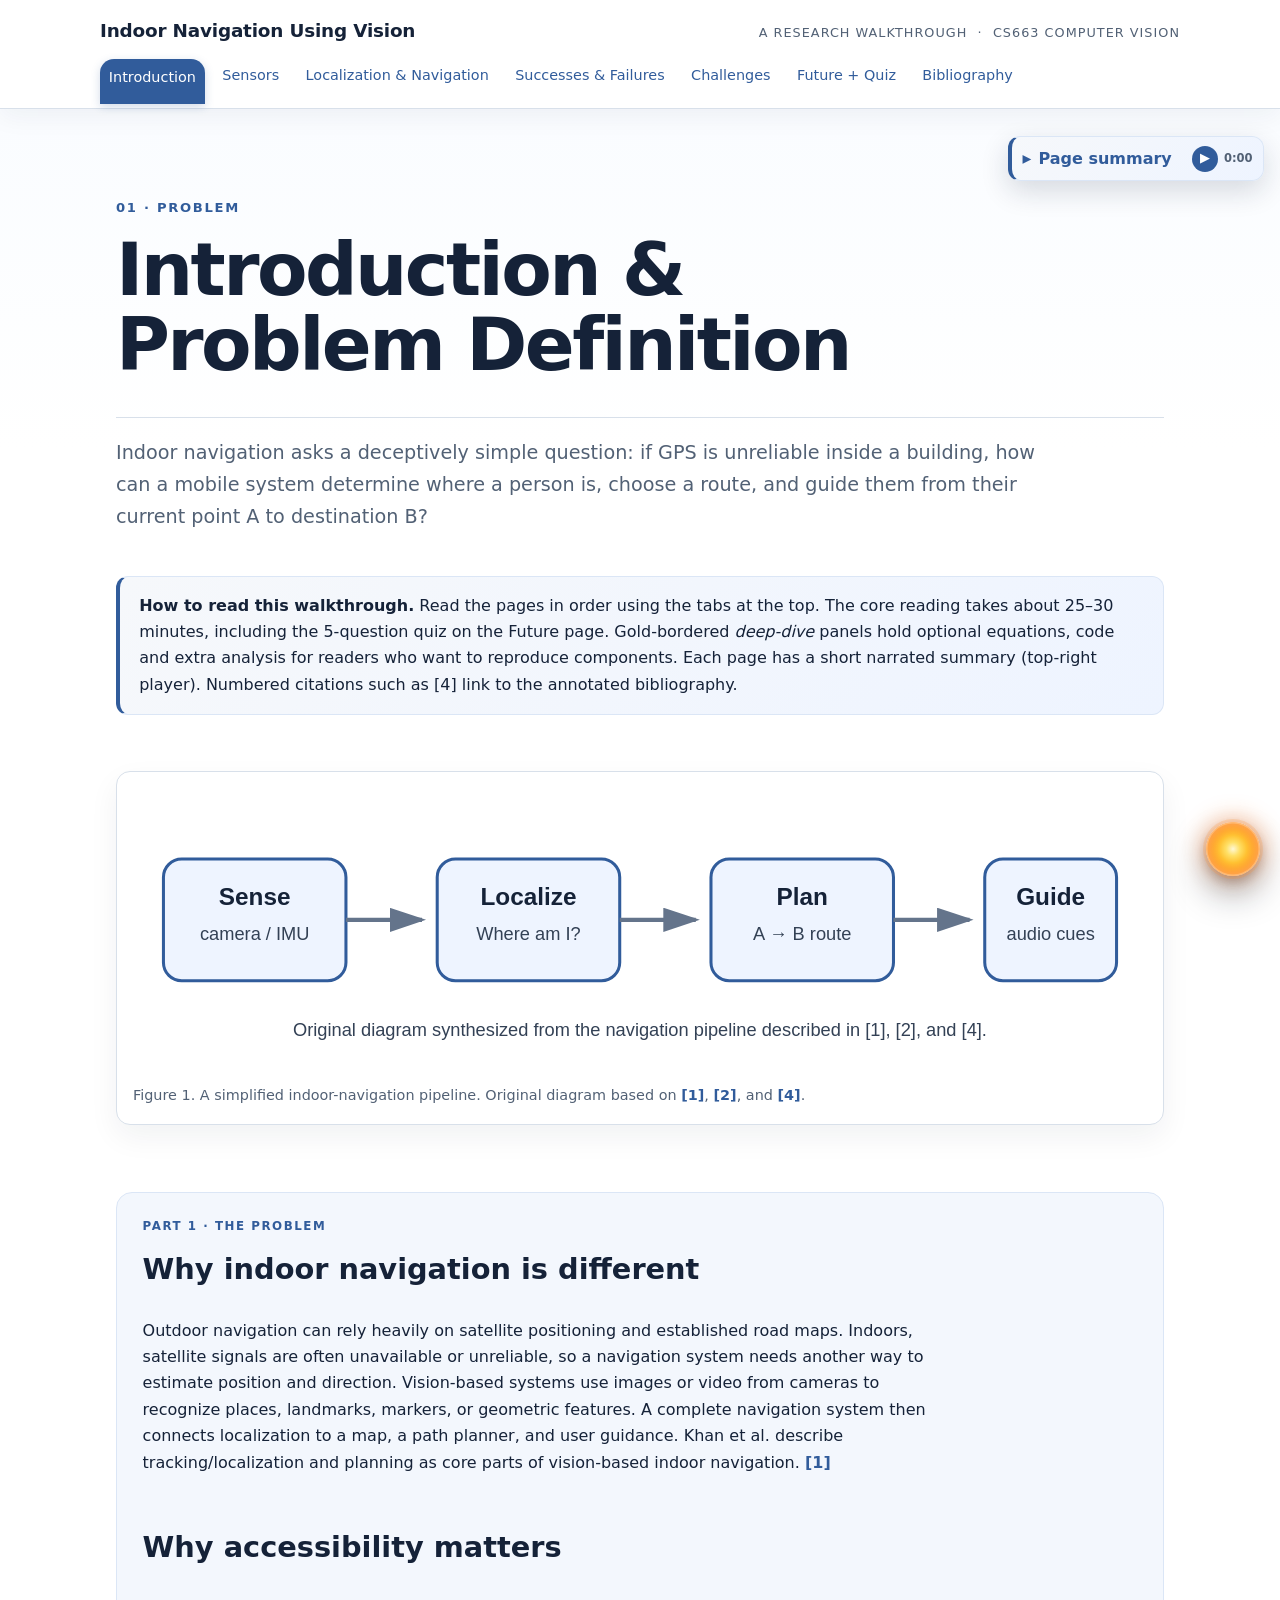
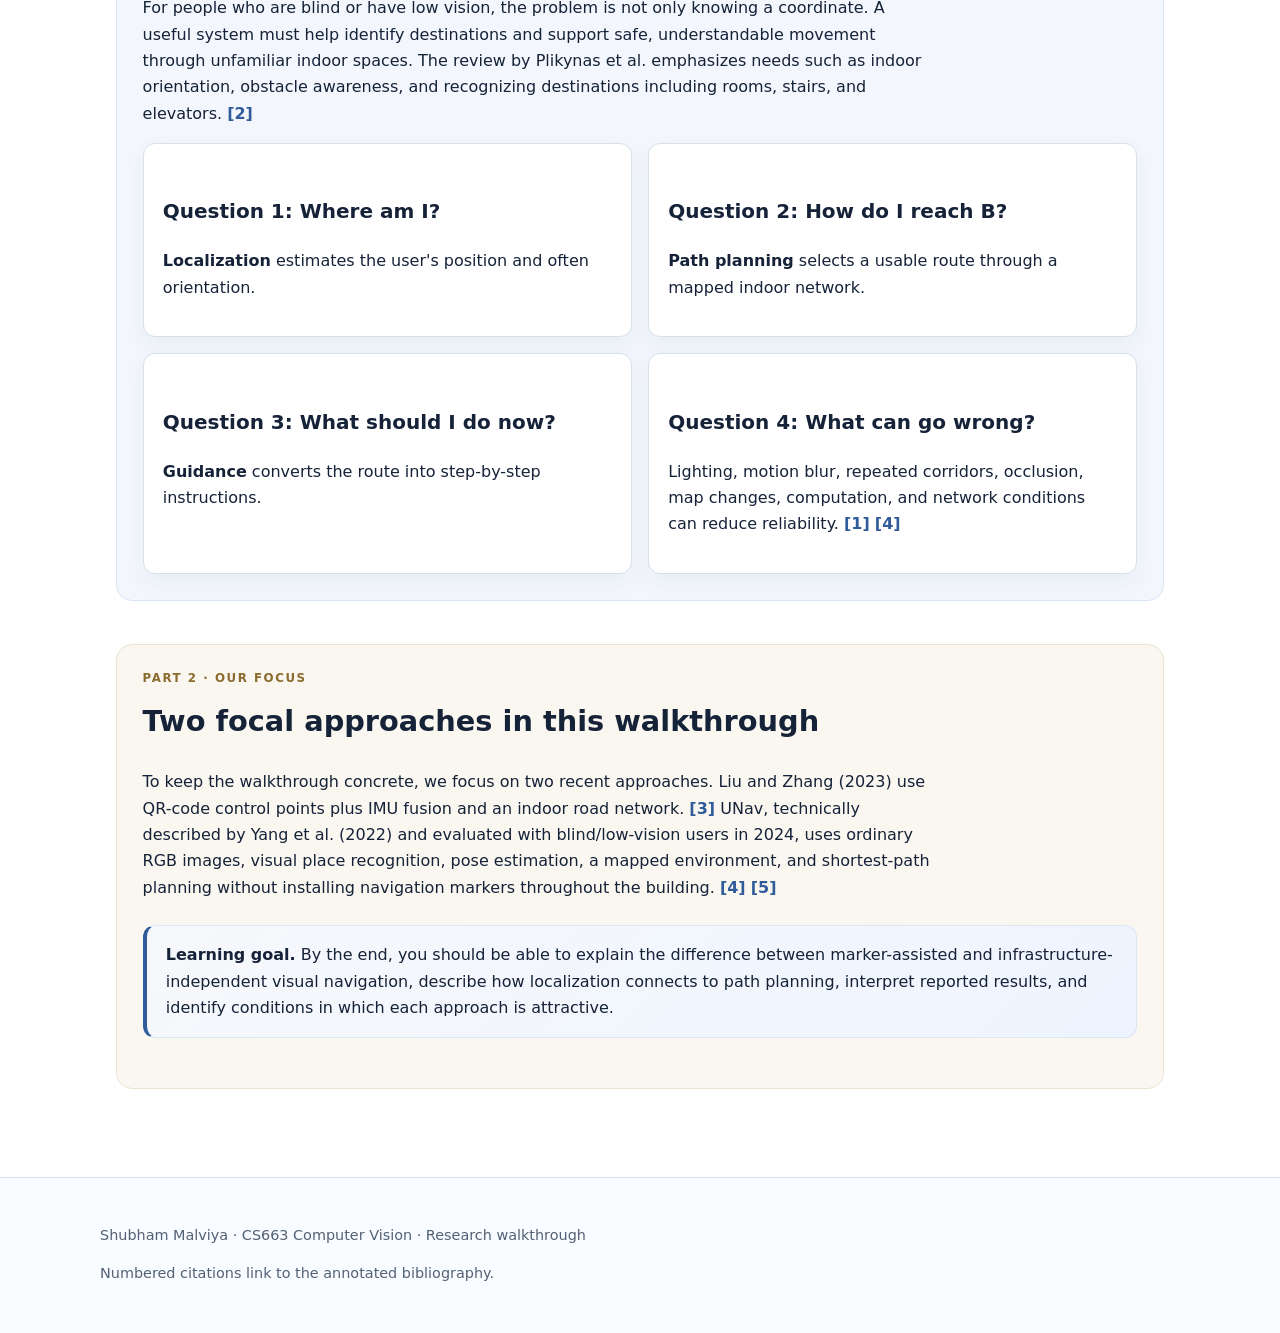
==== commit 8d4b741a: "Cache-bust CSS/JS so browsers load the new theme toggle Co-Authored-By: Claude Opus 5.5 <noreply@ant" ====
--- a/index.html
+++ b/index.html
@@ -1,4 +1,4 @@
-<!doctype html><html lang="en"><head><meta charset="utf-8"><meta name="viewport" content="width=device-width,initial-scale=1"><title>Introduction &amp; Problem Definition | Indoor Navigation Using Vision · Research Walkthrough</title><link rel="stylesheet" href="css/style.css"><script src="js/theme.js"></script><script src="js/audio.js?v=1" defer></script></head><body><header><div class="brand"><a class="brand-title" href="index.html">Indoor Navigation Using Vision</a><span class="brand-sub">A research walkthrough &nbsp;·&nbsp; CS663 Computer Vision</span></div><nav aria-label="Main navigation"><a href="index.html" aria-current="page">Introduction</a><a href="sensors.html">Sensors</a><a href="navigation.html">Localization & Navigation</a><a href="results.html">Successes & Failures</a><a href="challenges.html">Challenges</a><a href="future.html">Future + Quiz</a><a href="bibliography.html">Bibliography</a></nav></header><main><section class="hero"><p class="kicker">01 · Problem</p><h1>Introduction & Problem Definition</h1></section><details class="audio-box"><summary><span>Page summary</span><span class="audio-mini"><button class="audio-toggle" type="button" aria-label="Play narration">▶</button><span class="audio-time" aria-live="off">0:00</span></span></summary><audio controls preload="metadata"><source src="audio/intro.mp3" type="audio/mpeg">Your browser does not support embedded audio.</audio></details>
+<!doctype html><html lang="en"><head><meta charset="utf-8"><meta name="viewport" content="width=device-width,initial-scale=1"><title>Introduction &amp; Problem Definition | Indoor Navigation Using Vision · Research Walkthrough</title><link rel="stylesheet" href="css/style.css?v=7"><script src="js/theme.js?v=7"></script><script src="js/audio.js?v=7" defer></script></head><body><header><div class="brand"><a class="brand-title" href="index.html">Indoor Navigation Using Vision</a><span class="brand-sub">A research walkthrough &nbsp;·&nbsp; CS663 Computer Vision</span></div><nav aria-label="Main navigation"><a href="index.html" aria-current="page">Introduction</a><a href="sensors.html">Sensors</a><a href="navigation.html">Localization & Navigation</a><a href="results.html">Successes & Failures</a><a href="challenges.html">Challenges</a><a href="future.html">Future + Quiz</a><a href="bibliography.html">Bibliography</a></nav></header><main><section class="hero"><p class="kicker">01 · Problem</p><h1>Introduction & Problem Definition</h1></section><details class="audio-box"><summary><span>Page summary</span><span class="audio-mini"><button class="audio-toggle" type="button" aria-label="Play narration">▶</button><span class="audio-time" aria-live="off">0:00</span></span></summary><audio controls preload="metadata"><source src="audio/intro.mp3" type="audio/mpeg">Your browser does not support embedded audio.</audio></details>
 <p class="lead">Indoor navigation asks a deceptively simple question: if GPS is unreliable inside a building, how can a mobile system determine where a person is, choose a route, and guide them from their current point A to destination B?</p>
 <div class="callout"><strong>How to read this walkthrough.</strong> Read the pages in order using the tabs at the top. The core reading takes about 25–30 minutes, including the 5-question quiz on the Future page. Gold-bordered <em>deep-dive</em> panels hold optional equations, code and extra analysis for readers who want to reproduce components. Each page has a short narrated summary (top-right player). Numbered citations such as [4] link to the annotated bibliography.</div>
 <figure><img src="images/pipeline.svg" alt="Pipeline from sensing to localization, path planning and guidance"><figcaption>Figure 1. A simplified indoor-navigation pipeline. Original diagram based on <a class="cite" href="bibliography.html#ref1" aria-label="Reference 1">[1]</a>, <a class="cite" href="bibliography.html#ref2" aria-label="Reference 2">[2]</a>, and <a class="cite" href="bibliography.html#ref4" aria-label="Reference 4">[4]</a>.</figcaption></figure>
--- a/css/style.css
+++ b/css/style.css
@@ -26,9 +26,23 @@
 figure img.fig-small{max-width:560px;margin:0 auto}figure img.fig-medium{max-width:520px;margin:0 auto}
 
 /* ---------- Sunrise / sunset reading theme ---------- */
-.theme-toggle{position:fixed;right:1rem;bottom:1.5rem;z-index:30;width:3rem;height:3rem;border-radius:50%;border:1px solid var(--line);background:var(--panel);font-size:1.45rem;line-height:1;cursor:pointer;box-shadow:0 8px 22px rgba(21,34,56,.18);transition:transform .2s}
-.theme-toggle:hover{transform:scale(1.08)}
-.theme-toggle:focus-visible{outline:3px solid var(--accent);outline-offset:3px}
+.theme-toggle{position:fixed;right:1.25rem;bottom:1.5rem;z-index:30;width:3.4rem;height:3.4rem;padding:0;border:0;border-radius:50%;cursor:pointer;background:transparent;overflow:hidden;isolation:isolate;
+  box-shadow:0 0 0 3px rgba(255,150,60,.22),0 0 22px 5px rgba(255,120,40,.38),0 16px 36px rgba(15,22,32,.42),0 5px 12px rgba(15,22,32,.25);
+  transition:box-shadow .9s ease .15s,transform .25s ease}
+.theme-toggle:hover{transform:scale(1.07)}
+.theme-toggle:active{transform:scale(.96)}
+.theme-toggle:focus-visible{outline:3px solid var(--accent);outline-offset:5px}
+.theme-toggle .sun{position:absolute;inset:0;border-radius:50%;background:radial-gradient(circle,#fff8d6 0,#ffe066 18%,#ffc233 36%,#ff9a26 58%,#ff6f1c 80%,#e8471a 100%);box-shadow:inset 0 0 0 1.5px rgba(255,190,120,.85),inset 0 0 10px 2px rgba(255,236,180,.45)}
+.theme-toggle .moon{position:absolute;inset:2px;border-radius:50%;background:radial-gradient(circle at 42% 40%,#1d2635 0,#0c1119 62%,#07090e 100%);box-shadow:inset 0 0 6px rgba(255,190,110,.18);transform:translateX(118%);transition:transform .8s cubic-bezier(.65,0,.35,1)}
+.theme-toggle:hover .moon{transform:translateX(96%)}
+.theme-toggle::after{content:"";position:absolute;top:3%;right:3%;width:26%;height:26%;border-radius:50%;background:radial-gradient(circle,#fff 0,rgba(255,244,214,.9) 35%,rgba(255,214,140,0) 70%);opacity:0;pointer-events:none;z-index:2}
+html[data-theme="dark"] .theme-toggle{box-shadow:0 0 0 1.5px rgba(255,218,158,.95),0 0 16px 5px rgba(255,180,95,.75),0 0 44px 18px rgba(255,150,60,.36),0 0 96px 38px rgba(255,140,50,.15)}
+html[data-theme="dark"] .theme-toggle:hover{box-shadow:0 0 0 1.5px rgba(255,224,170,1),0 0 20px 6px rgba(255,185,100,.85),0 0 52px 22px rgba(255,150,60,.42),0 0 110px 44px rgba(255,140,50,.18)}
+html[data-theme="dark"] .theme-toggle .sun{background:radial-gradient(circle,#ffe6b0 0,#ffb060 70%,#ff8a3a 100%)}
+html[data-theme="dark"] .theme-toggle .moon,html[data-theme="dark"] .theme-toggle:hover .moon{transform:translateX(0)}
+html[data-theme="dark"] .theme-toggle.just-toggled::after{animation:diamond-ring 1.1s ease .62s 1}
+@keyframes diamond-ring{0%{opacity:0;transform:scale(.4)}35%{opacity:1;transform:scale(1.25)}100%{opacity:0;transform:scale(.8)}}
+@media (prefers-reduced-motion:reduce){.theme-toggle,.theme-toggle .moon{transition:none}.theme-toggle.just-toggled::after{animation:none}}
 html{color-scheme:light}
 html[data-theme="dark"]{color-scheme:dark;--ink:#e3e8ef;--muted:#a7b2c2;--line:#2c3a4f;--panel:#172131;--accent:#8db3ea;--accent-dark:#b4cdf2;--warm:#d6b06a}
 html[data-theme="dark"] body{background:linear-gradient(180deg,#121a26 0,#0f1620 28rem);background-color:#0f1620}
@@ -51,7 +65,7 @@
 html[data-theme="dark"] .quiz .feedback-correct{color:#8fd6ac}
 html[data-theme="dark"] .quiz .feedback-incorrect{color:#f0a3a3}
 html[data-theme="dark"] main>.audio-box .audio-toggle{color:#0f1620;background:var(--accent)}
-@media(max-width:720px){.theme-toggle{right:.75rem;bottom:1rem;width:2.7rem;height:2.7rem;font-size:1.25rem}}
+@media(max-width:720px){.theme-toggle{right:1rem;bottom:1.1rem;width:3rem;height:3rem}}
 
 /* ---------- Header brand ---------- */
 .brand{display:flex;justify-content:space-between;align-items:baseline;gap:1rem;flex-wrap:wrap}
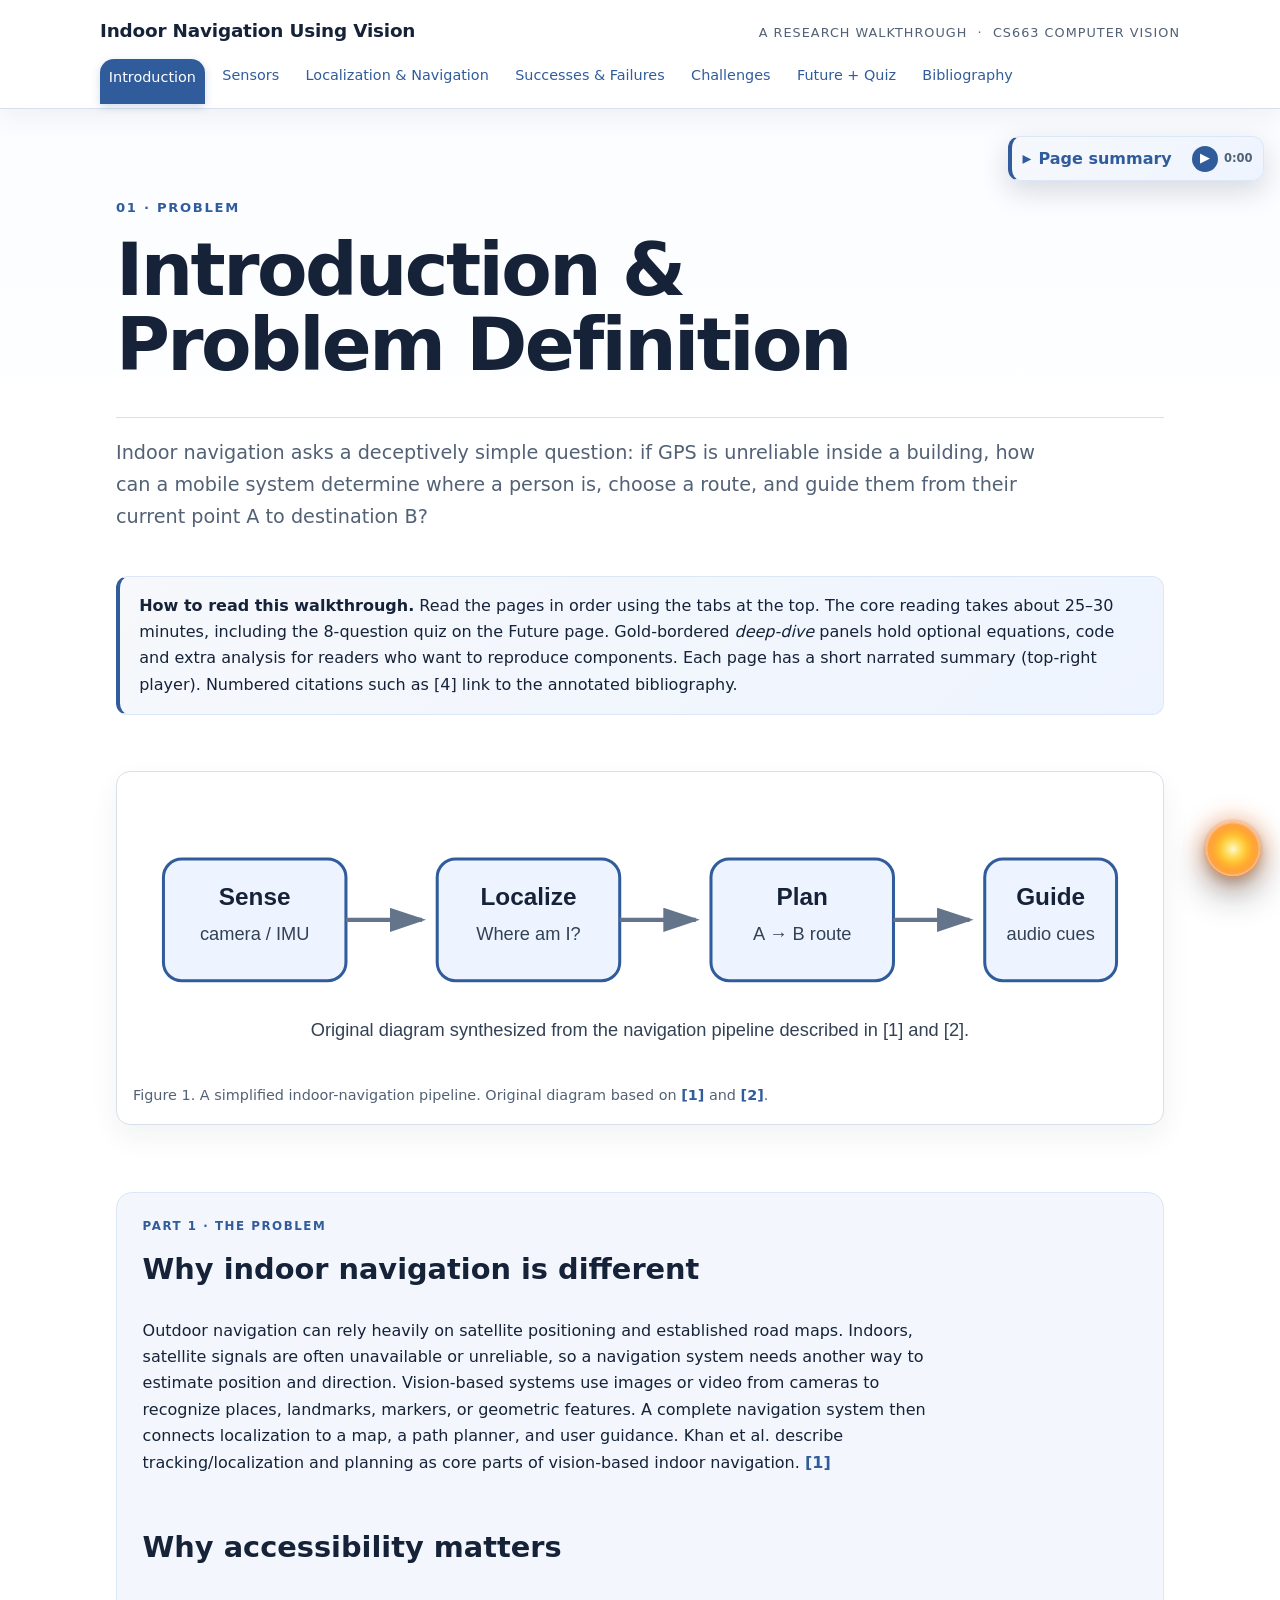
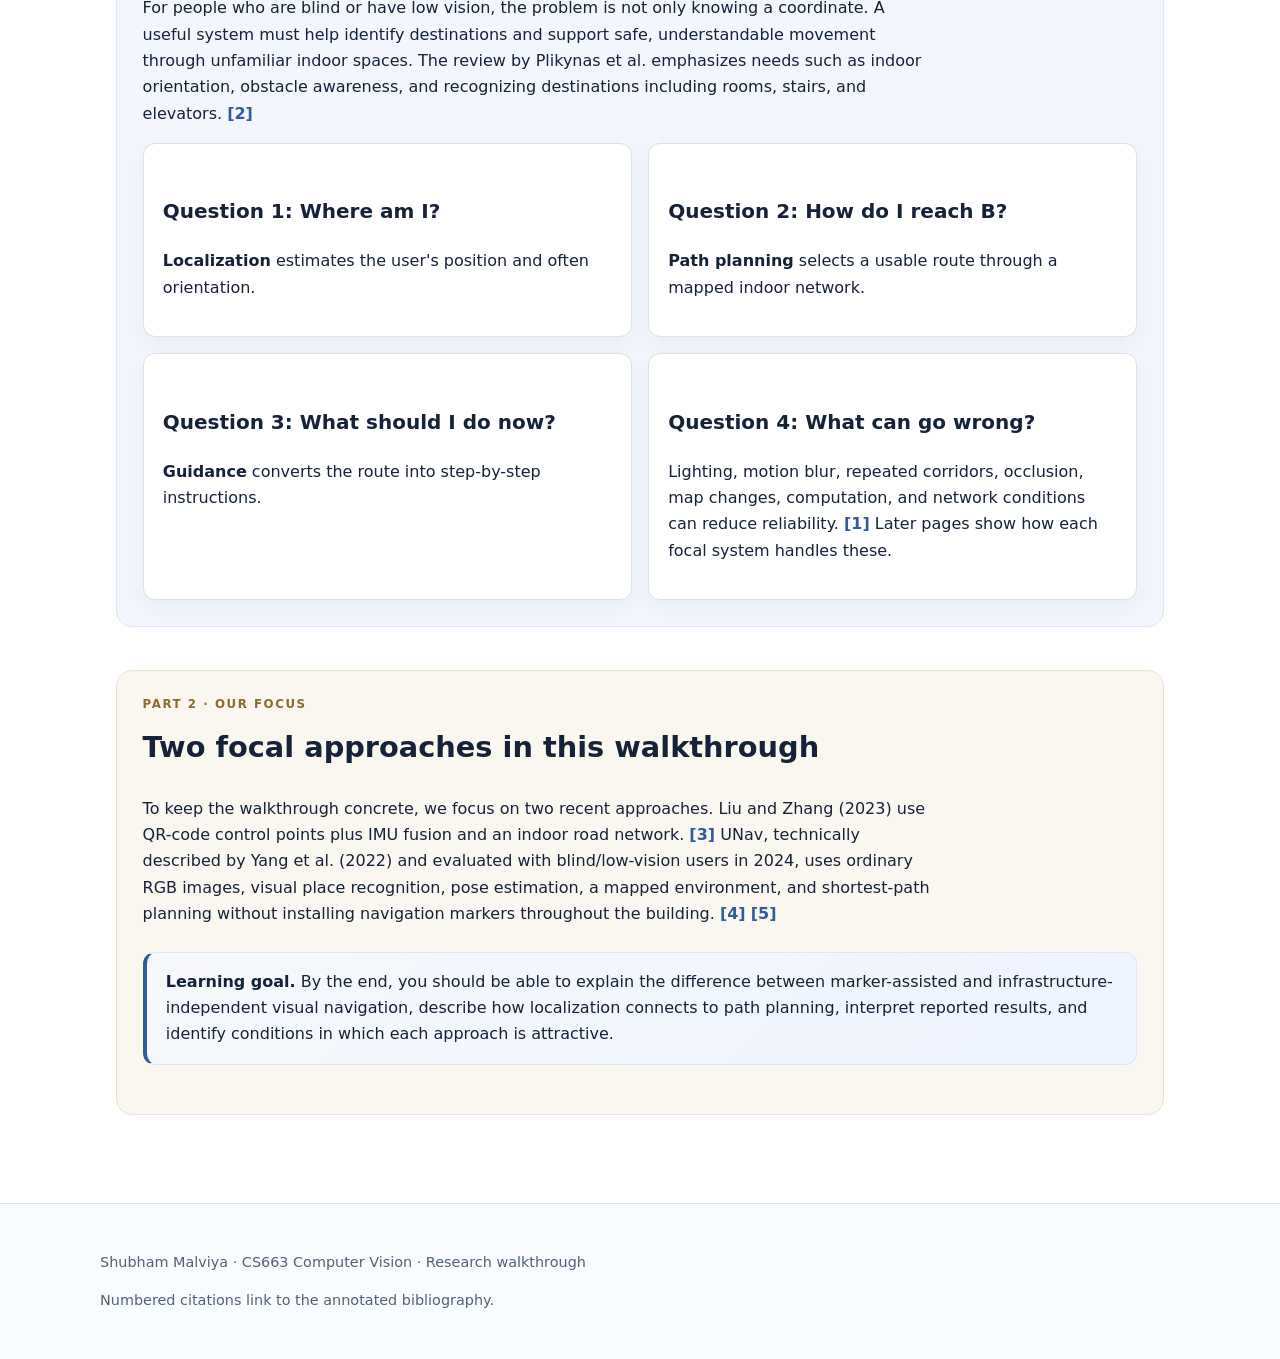
==== commit d92cefb7: "Rubric pass: applications, other-research comparison, assumptions, limitations impact, citation orde" ====
--- a/index.html
+++ b/index.html
@@ -1,11 +1,11 @@
-<!doctype html><html lang="en"><head><meta charset="utf-8"><meta name="viewport" content="width=device-width,initial-scale=1"><title>Introduction &amp; Problem Definition | Indoor Navigation Using Vision · Research Walkthrough</title><link rel="stylesheet" href="css/style.css?v=7"><script src="js/theme.js?v=7"></script><script src="js/audio.js?v=7" defer></script></head><body><header><div class="brand"><a class="brand-title" href="index.html">Indoor Navigation Using Vision</a><span class="brand-sub">A research walkthrough &nbsp;·&nbsp; CS663 Computer Vision</span></div><nav aria-label="Main navigation"><a href="index.html" aria-current="page">Introduction</a><a href="sensors.html">Sensors</a><a href="navigation.html">Localization & Navigation</a><a href="results.html">Successes & Failures</a><a href="challenges.html">Challenges</a><a href="future.html">Future + Quiz</a><a href="bibliography.html">Bibliography</a></nav></header><main><section class="hero"><p class="kicker">01 · Problem</p><h1>Introduction & Problem Definition</h1></section><details class="audio-box"><summary><span>Page summary</span><span class="audio-mini"><button class="audio-toggle" type="button" aria-label="Play narration">▶</button><span class="audio-time" aria-live="off">0:00</span></span></summary><audio controls preload="metadata"><source src="audio/intro.mp3" type="audio/mpeg">Your browser does not support embedded audio.</audio></details>
+<!doctype html><html lang="en"><head><meta charset="utf-8"><meta name="viewport" content="width=device-width,initial-scale=1"><title>Introduction &amp; Problem Definition | Indoor Navigation Using Vision · Research Walkthrough</title><link rel="stylesheet" href="css/style.css?v=8"><script src="js/theme.js?v=8"></script><script src="js/audio.js?v=8" defer></script></head><body><header><div class="brand"><a class="brand-title" href="index.html">Indoor Navigation Using Vision</a><span class="brand-sub">A research walkthrough &nbsp;·&nbsp; CS663 Computer Vision</span></div><nav aria-label="Main navigation"><a href="index.html" aria-current="page">Introduction</a><a href="sensors.html">Sensors</a><a href="navigation.html">Localization & Navigation</a><a href="results.html">Successes & Failures</a><a href="challenges.html">Challenges</a><a href="future.html">Future + Quiz</a><a href="bibliography.html">Bibliography</a></nav></header><main><section class="hero"><p class="kicker">01 · Problem</p><h1>Introduction & Problem Definition</h1></section><details class="audio-box"><summary><span>Page summary</span><span class="audio-mini"><button class="audio-toggle" type="button" aria-label="Play narration">▶</button><span class="audio-time" aria-live="off">0:00</span></span></summary><audio controls preload="metadata"><source src="audio/intro.mp3" type="audio/mpeg">Your browser does not support embedded audio.</audio></details>
 <p class="lead">Indoor navigation asks a deceptively simple question: if GPS is unreliable inside a building, how can a mobile system determine where a person is, choose a route, and guide them from their current point A to destination B?</p>
-<div class="callout"><strong>How to read this walkthrough.</strong> Read the pages in order using the tabs at the top. The core reading takes about 25–30 minutes, including the 5-question quiz on the Future page. Gold-bordered <em>deep-dive</em> panels hold optional equations, code and extra analysis for readers who want to reproduce components. Each page has a short narrated summary (top-right player). Numbered citations such as [4] link to the annotated bibliography.</div>
-<figure><img src="images/pipeline.svg" alt="Pipeline from sensing to localization, path planning and guidance"><figcaption>Figure 1. A simplified indoor-navigation pipeline. Original diagram based on <a class="cite" href="bibliography.html#ref1" aria-label="Reference 1">[1]</a>, <a class="cite" href="bibliography.html#ref2" aria-label="Reference 2">[2]</a>, and <a class="cite" href="bibliography.html#ref4" aria-label="Reference 4">[4]</a>.</figcaption></figure>
+<div class="callout"><strong>How to read this walkthrough.</strong> Read the pages in order using the tabs at the top. The core reading takes about 25–30 minutes, including the 8-question quiz on the Future page. Gold-bordered <em>deep-dive</em> panels hold optional equations, code and extra analysis for readers who want to reproduce components. Each page has a short narrated summary (top-right player). Numbered citations such as [4] link to the annotated bibliography.</div>
+<figure><img src="images/pipeline.svg" alt="Pipeline from sensing to localization, path planning and guidance"><figcaption>Figure 1. A simplified indoor-navigation pipeline. Original diagram based on <a class="cite" href="bibliography.html#ref1" aria-label="Reference 1">[1]</a> and <a class="cite" href="bibliography.html#ref2" aria-label="Reference 2">[2]</a>.</figcaption></figure>
 <section class="group group-tint"><p class="group-label">Part 1 · The problem</p>
 <h2>Why indoor navigation is different</h2><p>Outdoor navigation can rely heavily on satellite positioning and established road maps. Indoors, satellite signals are often unavailable or unreliable, so a navigation system needs another way to estimate position and direction. Vision-based systems use images or video from cameras to recognize places, landmarks, markers, or geometric features. A complete navigation system then connects localization to a map, a path planner, and user guidance. Khan et al. describe tracking/localization and planning as core parts of vision-based indoor navigation. <a class="cite" href="bibliography.html#ref1" aria-label="Reference 1">[1]</a></p>
 <h2>Why accessibility matters</h2><p>For people who are blind or have low vision, the problem is not only knowing a coordinate. A useful system must help identify destinations and support safe, understandable movement through unfamiliar indoor spaces. The review by Plikynas et al. emphasizes needs such as indoor orientation, obstacle awareness, and recognizing destinations including rooms, stairs, and elevators. <a class="cite" href="bibliography.html#ref2" aria-label="Reference 2">[2]</a></p>
-<div class="grid"><div class="card"><h3>Question 1: Where am I?</h3><p><strong>Localization</strong> estimates the user's position and often orientation.</p></div><div class="card"><h3>Question 2: How do I reach B?</h3><p><strong>Path planning</strong> selects a usable route through a mapped indoor network.</p></div><div class="card"><h3>Question 3: What should I do now?</h3><p><strong>Guidance</strong> converts the route into step-by-step instructions.</p></div><div class="card"><h3>Question 4: What can go wrong?</h3><p>Lighting, motion blur, repeated corridors, occlusion, map changes, computation, and network conditions can reduce reliability. <a class="cite" href="bibliography.html#ref1" aria-label="Reference 1">[1]</a> <a class="cite" href="bibliography.html#ref4" aria-label="Reference 4">[4]</a></p></div></div>
+<div class="grid"><div class="card"><h3>Question 1: Where am I?</h3><p><strong>Localization</strong> estimates the user's position and often orientation.</p></div><div class="card"><h3>Question 2: How do I reach B?</h3><p><strong>Path planning</strong> selects a usable route through a mapped indoor network.</p></div><div class="card"><h3>Question 3: What should I do now?</h3><p><strong>Guidance</strong> converts the route into step-by-step instructions.</p></div><div class="card"><h3>Question 4: What can go wrong?</h3><p>Lighting, motion blur, repeated corridors, occlusion, map changes, computation, and network conditions can reduce reliability. <a class="cite" href="bibliography.html#ref1" aria-label="Reference 1">[1]</a> Later pages show how each focal system handles these.</p></div></div>
 </section>
 <section class="group group-warm"><p class="group-label">Part 2 · Our focus</p>
 <h2>Two focal approaches in this walkthrough</h2><p>To keep the walkthrough concrete, we focus on two recent approaches. Liu and Zhang (2023) use QR-code control points plus IMU fusion and an indoor road network. <a class="cite" href="bibliography.html#ref3" aria-label="Reference 3">[3]</a> UNav, technically described by Yang et al. (2022) and evaluated with blind/low-vision users in 2024, uses ordinary RGB images, visual place recognition, pose estimation, a mapped environment, and shortest-path planning without installing navigation markers throughout the building. <a class="cite" href="bibliography.html#ref4" aria-label="Reference 4">[4]</a> <a class="cite" href="bibliography.html#ref5" aria-label="Reference 5">[5]</a></p>
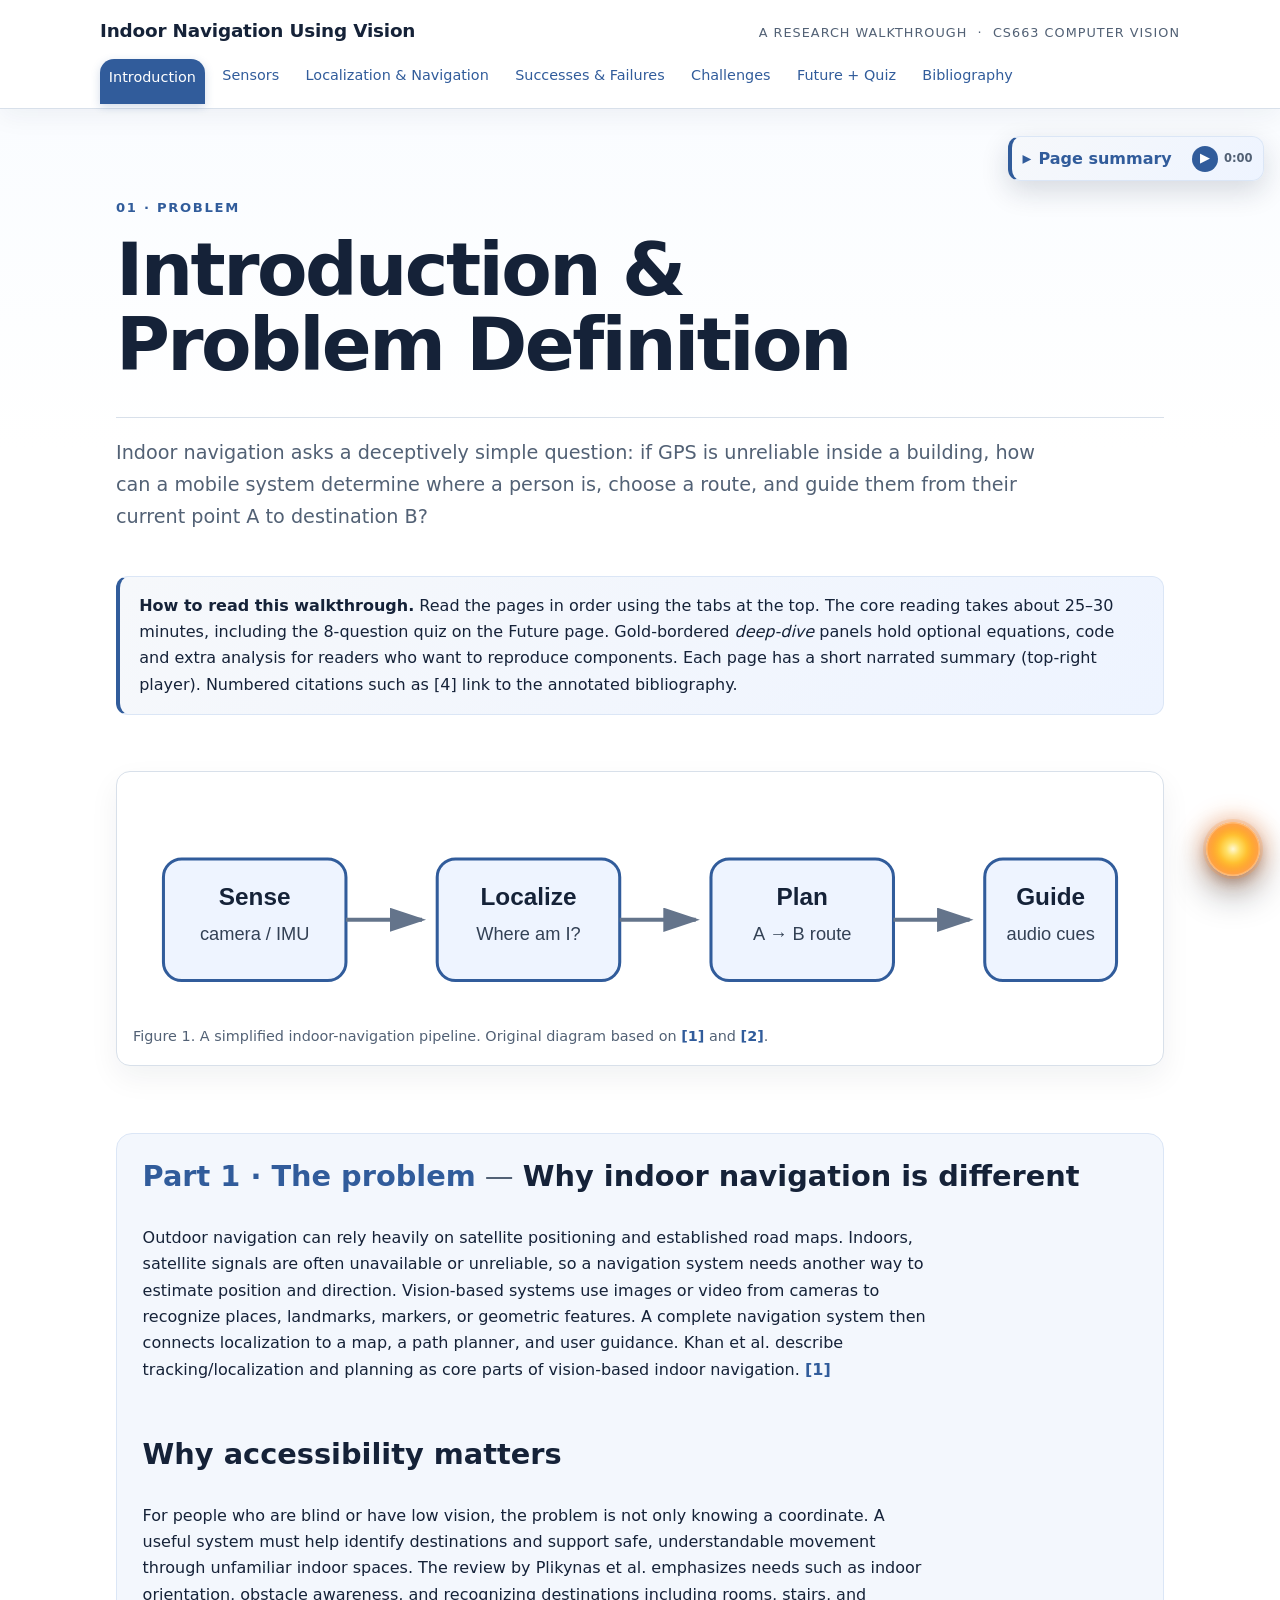
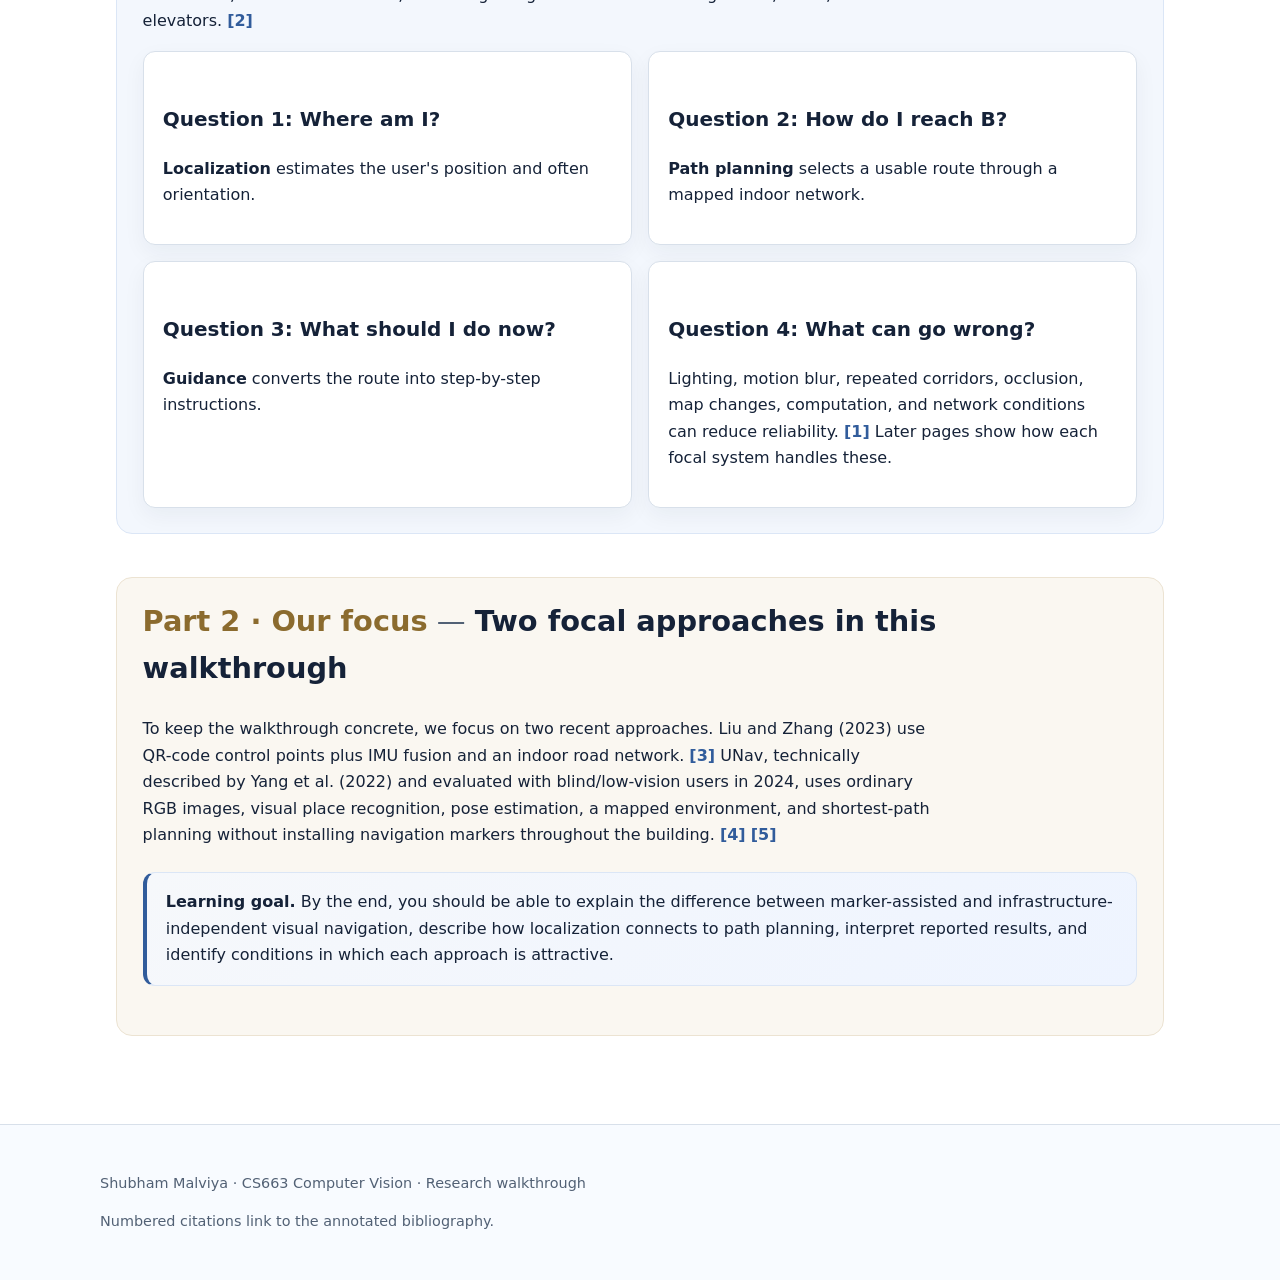
==== commit 6368dad5: "Merge group labels and section titles into single-line headings Co-Authored-By: Claude Opus 5.5 <nor" ====
--- a/index.html
+++ b/index.html
@@ -1,14 +1,12 @@
-<!doctype html><html lang="en"><head><meta charset="utf-8"><meta name="viewport" content="width=device-width,initial-scale=1"><title>Introduction &amp; Problem Definition | Indoor Navigation Using Vision · Research Walkthrough</title><link rel="stylesheet" href="css/style.css?v=8"><script src="js/theme.js?v=8"></script><script src="js/audio.js?v=8" defer></script></head><body><header><div class="brand"><a class="brand-title" href="index.html">Indoor Navigation Using Vision</a><span class="brand-sub">A research walkthrough &nbsp;·&nbsp; CS663 Computer Vision</span></div><nav aria-label="Main navigation"><a href="index.html" aria-current="page">Introduction</a><a href="sensors.html">Sensors</a><a href="navigation.html">Localization & Navigation</a><a href="results.html">Successes & Failures</a><a href="challenges.html">Challenges</a><a href="future.html">Future + Quiz</a><a href="bibliography.html">Bibliography</a></nav></header><main><section class="hero"><p class="kicker">01 · Problem</p><h1>Introduction & Problem Definition</h1></section><details class="audio-box"><summary><span>Page summary</span><span class="audio-mini"><button class="audio-toggle" type="button" aria-label="Play narration">▶</button><span class="audio-time" aria-live="off">0:00</span></span></summary><audio controls preload="metadata"><source src="audio/intro.mp3" type="audio/mpeg">Your browser does not support embedded audio.</audio></details>
+<!doctype html><html lang="en"><head><meta charset="utf-8"><meta name="viewport" content="width=device-width,initial-scale=1"><title>Introduction &amp; Problem Definition | Indoor Navigation Using Vision · Research Walkthrough</title><link rel="stylesheet" href="css/style.css?v=9"><script src="js/theme.js?v=9"></script><script src="js/audio.js?v=9" defer></script></head><body><header><div class="brand"><a class="brand-title" href="index.html">Indoor Navigation Using Vision</a><span class="brand-sub">A research walkthrough &nbsp;·&nbsp; CS663 Computer Vision</span></div><nav aria-label="Main navigation"><a href="index.html" aria-current="page">Introduction</a><a href="sensors.html">Sensors</a><a href="navigation.html">Localization & Navigation</a><a href="results.html">Successes & Failures</a><a href="challenges.html">Challenges</a><a href="future.html">Future + Quiz</a><a href="bibliography.html">Bibliography</a></nav></header><main><section class="hero"><p class="kicker">01 · Problem</p><h1>Introduction & Problem Definition</h1></section><details class="audio-box"><summary><span>Page summary</span><span class="audio-mini"><button class="audio-toggle" type="button" aria-label="Play narration">▶</button><span class="audio-time" aria-live="off">0:00</span></span></summary><audio controls preload="metadata"><source src="audio/intro.mp3" type="audio/mpeg">Your browser does not support embedded audio.</audio></details>
 <p class="lead">Indoor navigation asks a deceptively simple question: if GPS is unreliable inside a building, how can a mobile system determine where a person is, choose a route, and guide them from their current point A to destination B?</p>
 <div class="callout"><strong>How to read this walkthrough.</strong> Read the pages in order using the tabs at the top. The core reading takes about 25–30 minutes, including the 8-question quiz on the Future page. Gold-bordered <em>deep-dive</em> panels hold optional equations, code and extra analysis for readers who want to reproduce components. Each page has a short narrated summary (top-right player). Numbered citations such as [4] link to the annotated bibliography.</div>
 <figure><img src="images/pipeline.svg" alt="Pipeline from sensing to localization, path planning and guidance"><figcaption>Figure 1. A simplified indoor-navigation pipeline. Original diagram based on <a class="cite" href="bibliography.html#ref1" aria-label="Reference 1">[1]</a> and <a class="cite" href="bibliography.html#ref2" aria-label="Reference 2">[2]</a>.</figcaption></figure>
-<section class="group group-tint"><p class="group-label">Part 1 · The problem</p>
-<h2>Why indoor navigation is different</h2><p>Outdoor navigation can rely heavily on satellite positioning and established road maps. Indoors, satellite signals are often unavailable or unreliable, so a navigation system needs another way to estimate position and direction. Vision-based systems use images or video from cameras to recognize places, landmarks, markers, or geometric features. A complete navigation system then connects localization to a map, a path planner, and user guidance. Khan et al. describe tracking/localization and planning as core parts of vision-based indoor navigation. <a class="cite" href="bibliography.html#ref1" aria-label="Reference 1">[1]</a></p>
+<section class="group group-tint"><h2><span class="group-tag">Part 1 · The problem</span><span class="group-sep"> — </span>Why indoor navigation is different</h2><p>Outdoor navigation can rely heavily on satellite positioning and established road maps. Indoors, satellite signals are often unavailable or unreliable, so a navigation system needs another way to estimate position and direction. Vision-based systems use images or video from cameras to recognize places, landmarks, markers, or geometric features. A complete navigation system then connects localization to a map, a path planner, and user guidance. Khan et al. describe tracking/localization and planning as core parts of vision-based indoor navigation. <a class="cite" href="bibliography.html#ref1" aria-label="Reference 1">[1]</a></p>
 <h2>Why accessibility matters</h2><p>For people who are blind or have low vision, the problem is not only knowing a coordinate. A useful system must help identify destinations and support safe, understandable movement through unfamiliar indoor spaces. The review by Plikynas et al. emphasizes needs such as indoor orientation, obstacle awareness, and recognizing destinations including rooms, stairs, and elevators. <a class="cite" href="bibliography.html#ref2" aria-label="Reference 2">[2]</a></p>
 <div class="grid"><div class="card"><h3>Question 1: Where am I?</h3><p><strong>Localization</strong> estimates the user's position and often orientation.</p></div><div class="card"><h3>Question 2: How do I reach B?</h3><p><strong>Path planning</strong> selects a usable route through a mapped indoor network.</p></div><div class="card"><h3>Question 3: What should I do now?</h3><p><strong>Guidance</strong> converts the route into step-by-step instructions.</p></div><div class="card"><h3>Question 4: What can go wrong?</h3><p>Lighting, motion blur, repeated corridors, occlusion, map changes, computation, and network conditions can reduce reliability. <a class="cite" href="bibliography.html#ref1" aria-label="Reference 1">[1]</a> Later pages show how each focal system handles these.</p></div></div>
 </section>
-<section class="group group-warm"><p class="group-label">Part 2 · Our focus</p>
-<h2>Two focal approaches in this walkthrough</h2><p>To keep the walkthrough concrete, we focus on two recent approaches. Liu and Zhang (2023) use QR-code control points plus IMU fusion and an indoor road network. <a class="cite" href="bibliography.html#ref3" aria-label="Reference 3">[3]</a> UNav, technically described by Yang et al. (2022) and evaluated with blind/low-vision users in 2024, uses ordinary RGB images, visual place recognition, pose estimation, a mapped environment, and shortest-path planning without installing navigation markers throughout the building. <a class="cite" href="bibliography.html#ref4" aria-label="Reference 4">[4]</a> <a class="cite" href="bibliography.html#ref5" aria-label="Reference 5">[5]</a></p>
+<section class="group group-warm"><h2><span class="group-tag">Part 2 · Our focus</span><span class="group-sep"> — </span>Two focal approaches in this walkthrough</h2><p>To keep the walkthrough concrete, we focus on two recent approaches. Liu and Zhang (2023) use QR-code control points plus IMU fusion and an indoor road network. <a class="cite" href="bibliography.html#ref3" aria-label="Reference 3">[3]</a> UNav, technically described by Yang et al. (2022) and evaluated with blind/low-vision users in 2024, uses ordinary RGB images, visual place recognition, pose estimation, a mapped environment, and shortest-path planning without installing navigation markers throughout the building. <a class="cite" href="bibliography.html#ref4" aria-label="Reference 4">[4]</a> <a class="cite" href="bibliography.html#ref5" aria-label="Reference 5">[5]</a></p>
 <div class="callout"><strong>Learning goal.</strong> By the end, you should be able to explain the difference between marker-assisted and infrastructure-independent visual navigation, describe how localization connects to path planning, interpret reported results, and identify conditions in which each approach is attractive.</div>
 </section>
 </main><footer><p>Shubham Malviya · CS663 Computer Vision · Research walkthrough</p><p>Numbered citations link to the annotated bibliography.</p></footer></body></html>
--- a/css/style.css
+++ b/css/style.css
@@ -90,3 +90,6 @@
 html[data-theme="dark"] .group figure,html[data-theme="dark"] .group .card,html[data-theme="dark"] .group table{background:#172131}
 @media(max-width:720px){.group{padding:.4rem 1rem 1.2rem;margin-left:-.25rem;margin-right:-.25rem}}
 @media(max-width:720px){main>.audio-box{top:auto;bottom:1rem;left:.65rem;right:auto;width:min(62vw,240px)}}
+
+/* merged group label + heading on one line */
+.group h2 .group-tag{color:var(--accent)}.group-warm h2 .group-tag{color:var(--warm)}.group h2 .group-sep{color:var(--muted);font-weight:400}
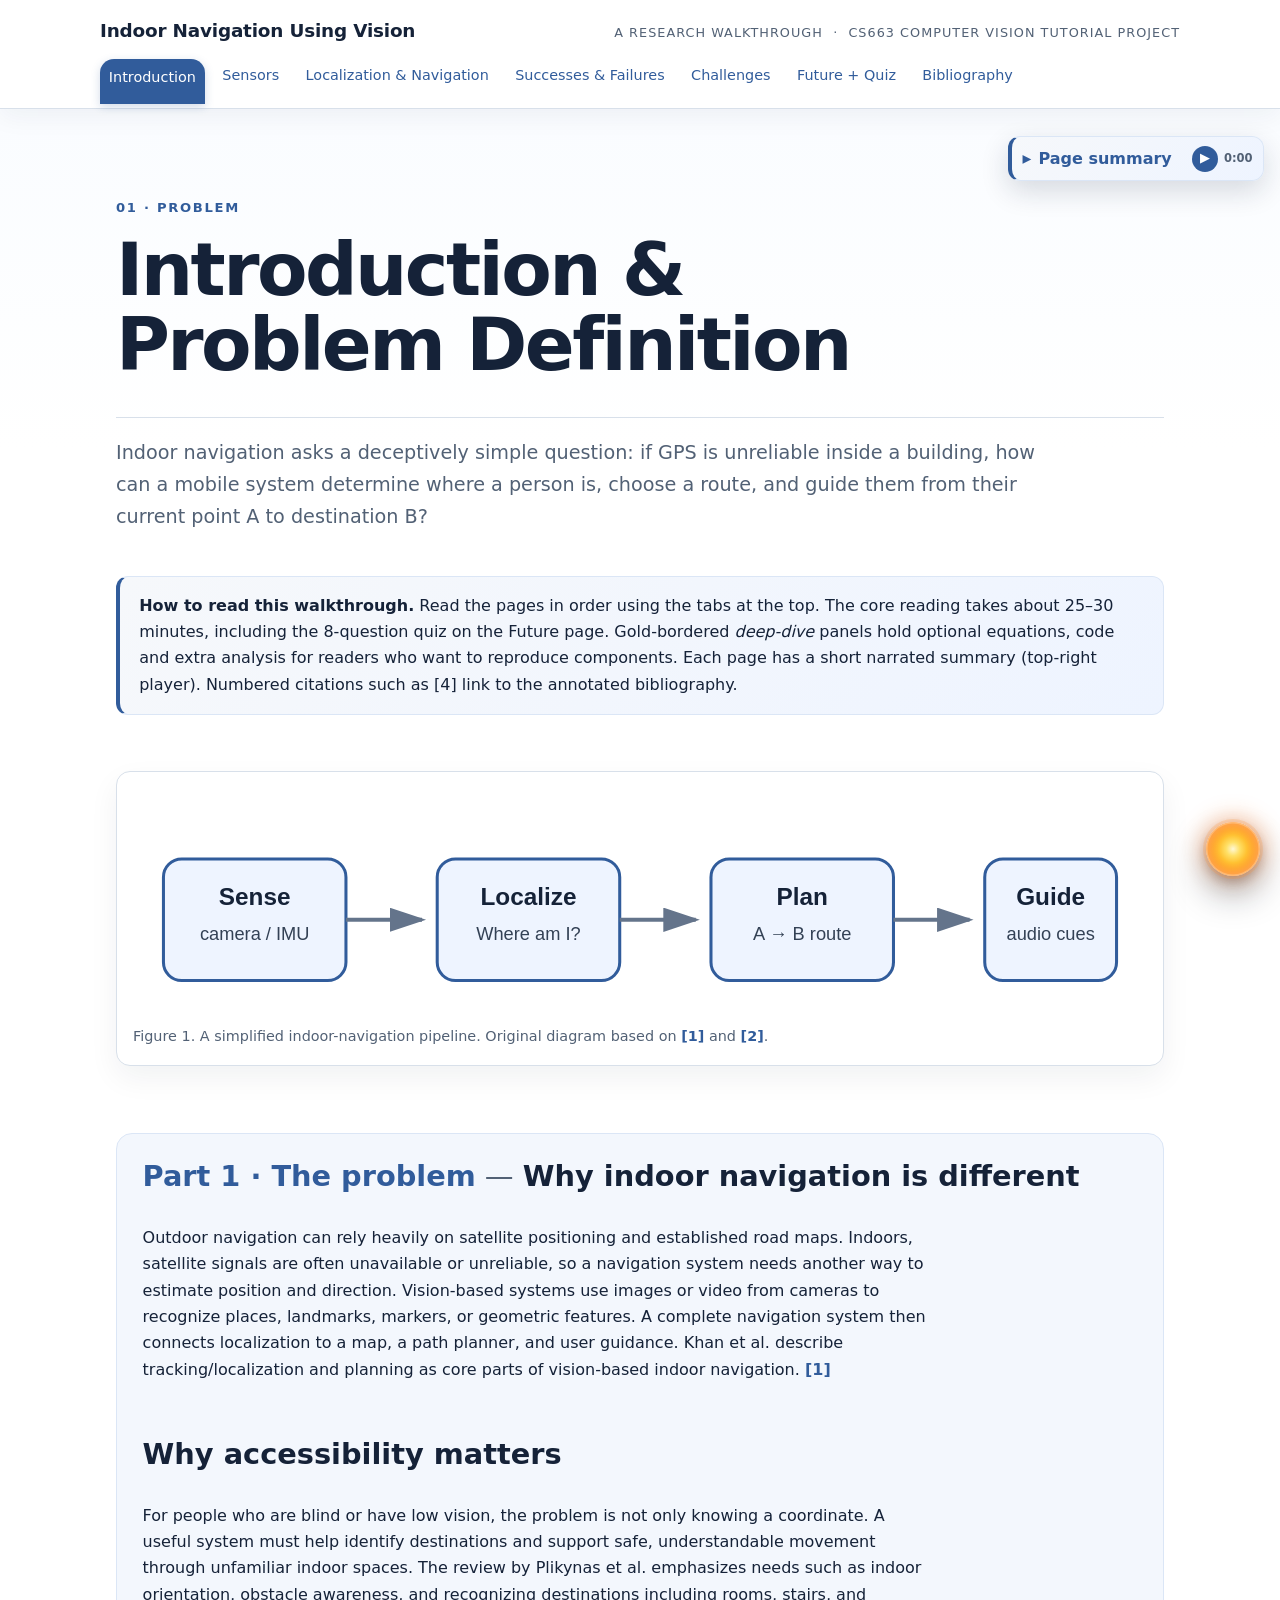
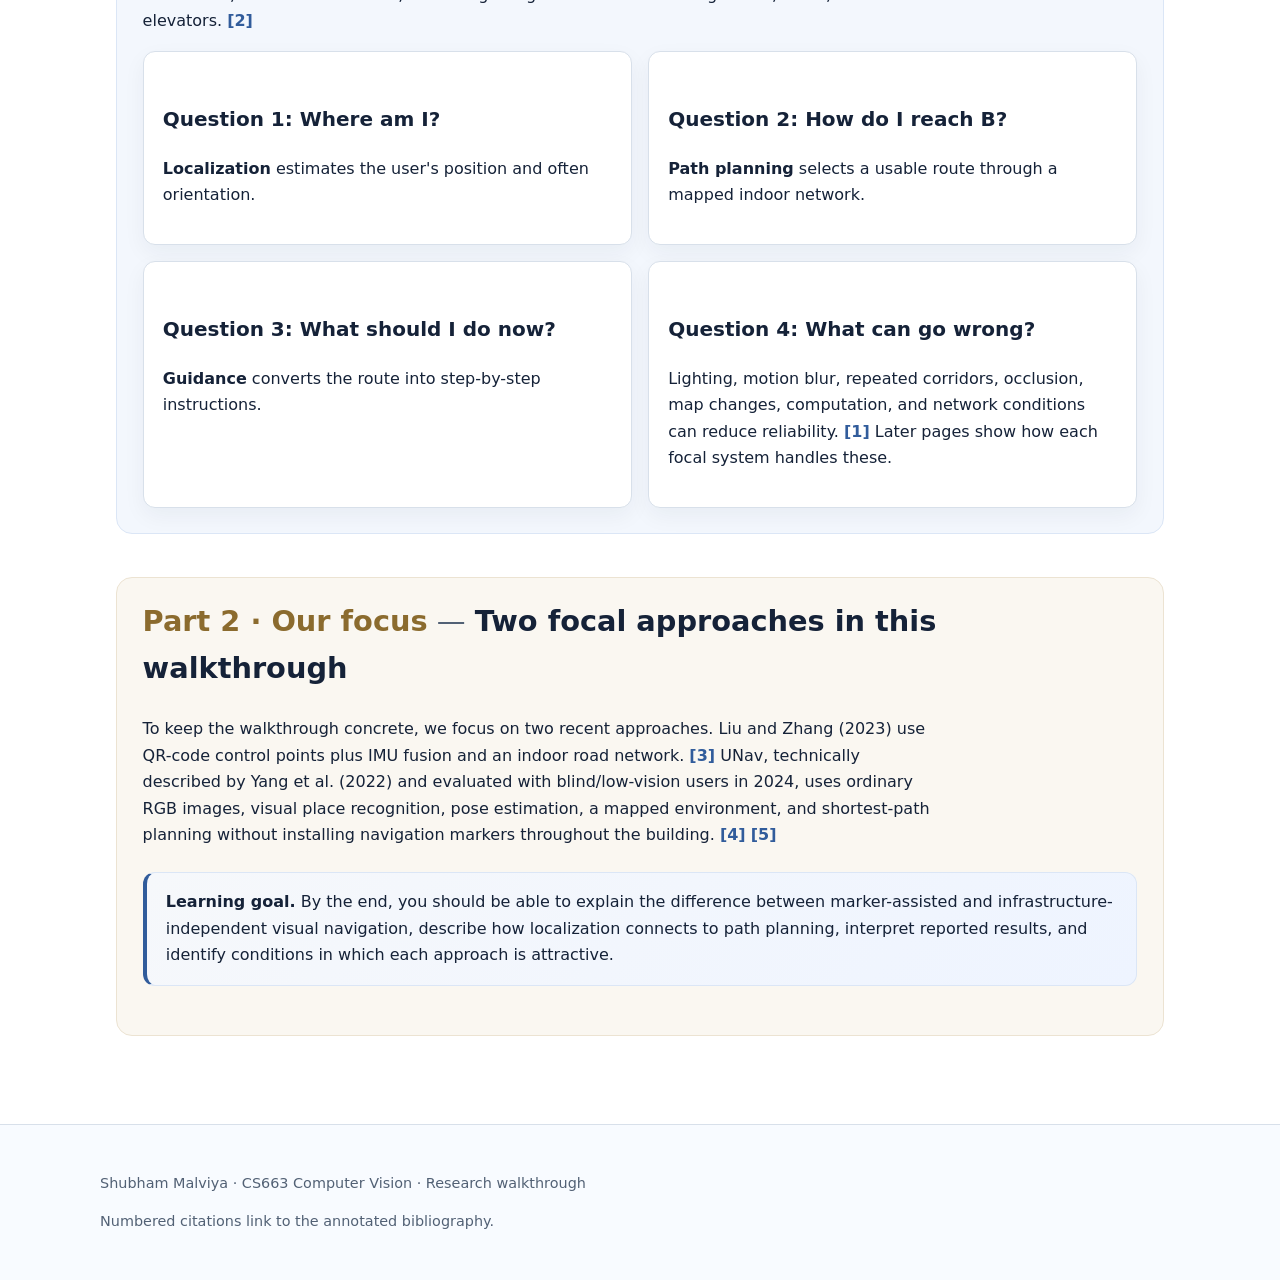
==== commit f939557a: "Trim core reading (hardware table and real-time details into deep dives); add tutorial-project subti" ====
--- a/index.html
+++ b/index.html
@@ -1,4 +1,4 @@
-<!doctype html><html lang="en"><head><meta charset="utf-8"><meta name="viewport" content="width=device-width,initial-scale=1"><title>Introduction &amp; Problem Definition | Indoor Navigation Using Vision · Research Walkthrough</title><link rel="stylesheet" href="css/style.css?v=9"><script src="js/theme.js?v=9"></script><script src="js/audio.js?v=9" defer></script></head><body><header><div class="brand"><a class="brand-title" href="index.html">Indoor Navigation Using Vision</a><span class="brand-sub">A research walkthrough &nbsp;·&nbsp; CS663 Computer Vision</span></div><nav aria-label="Main navigation"><a href="index.html" aria-current="page">Introduction</a><a href="sensors.html">Sensors</a><a href="navigation.html">Localization & Navigation</a><a href="results.html">Successes & Failures</a><a href="challenges.html">Challenges</a><a href="future.html">Future + Quiz</a><a href="bibliography.html">Bibliography</a></nav></header><main><section class="hero"><p class="kicker">01 · Problem</p><h1>Introduction & Problem Definition</h1></section><details class="audio-box"><summary><span>Page summary</span><span class="audio-mini"><button class="audio-toggle" type="button" aria-label="Play narration">▶</button><span class="audio-time" aria-live="off">0:00</span></span></summary><audio controls preload="metadata"><source src="audio/intro.mp3" type="audio/mpeg">Your browser does not support embedded audio.</audio></details>
+<!doctype html><html lang="en"><head><meta charset="utf-8"><meta name="viewport" content="width=device-width,initial-scale=1"><title>Introduction &amp; Problem Definition | Indoor Navigation Using Vision · Research Walkthrough</title><link rel="stylesheet" href="css/style.css?v=10"><script src="js/theme.js?v=10"></script><script src="js/audio.js?v=10" defer></script></head><body><header><div class="brand"><a class="brand-title" href="index.html">Indoor Navigation Using Vision</a><span class="brand-sub">A research walkthrough &nbsp;·&nbsp; CS663 Computer Vision tutorial project</span></div><nav aria-label="Main navigation"><a href="index.html" aria-current="page">Introduction</a><a href="sensors.html">Sensors</a><a href="navigation.html">Localization & Navigation</a><a href="results.html">Successes & Failures</a><a href="challenges.html">Challenges</a><a href="future.html">Future + Quiz</a><a href="bibliography.html">Bibliography</a></nav></header><main><section class="hero"><p class="kicker">01 · Problem</p><h1>Introduction & Problem Definition</h1></section><details class="audio-box"><summary><span>Page summary</span><span class="audio-mini"><button class="audio-toggle" type="button" aria-label="Play narration">▶</button><span class="audio-time" aria-live="off">0:00</span></span></summary><audio controls preload="metadata"><source src="audio/intro.mp3" type="audio/mpeg">Your browser does not support embedded audio.</audio></details>
 <p class="lead">Indoor navigation asks a deceptively simple question: if GPS is unreliable inside a building, how can a mobile system determine where a person is, choose a route, and guide them from their current point A to destination B?</p>
 <div class="callout"><strong>How to read this walkthrough.</strong> Read the pages in order using the tabs at the top. The core reading takes about 25–30 minutes, including the 8-question quiz on the Future page. Gold-bordered <em>deep-dive</em> panels hold optional equations, code and extra analysis for readers who want to reproduce components. Each page has a short narrated summary (top-right player). Numbered citations such as [4] link to the annotated bibliography.</div>
 <figure><img src="images/pipeline.svg" alt="Pipeline from sensing to localization, path planning and guidance"><figcaption>Figure 1. A simplified indoor-navigation pipeline. Original diagram based on <a class="cite" href="bibliography.html#ref1" aria-label="Reference 1">[1]</a> and <a class="cite" href="bibliography.html#ref2" aria-label="Reference 2">[2]</a>.</figcaption></figure>
